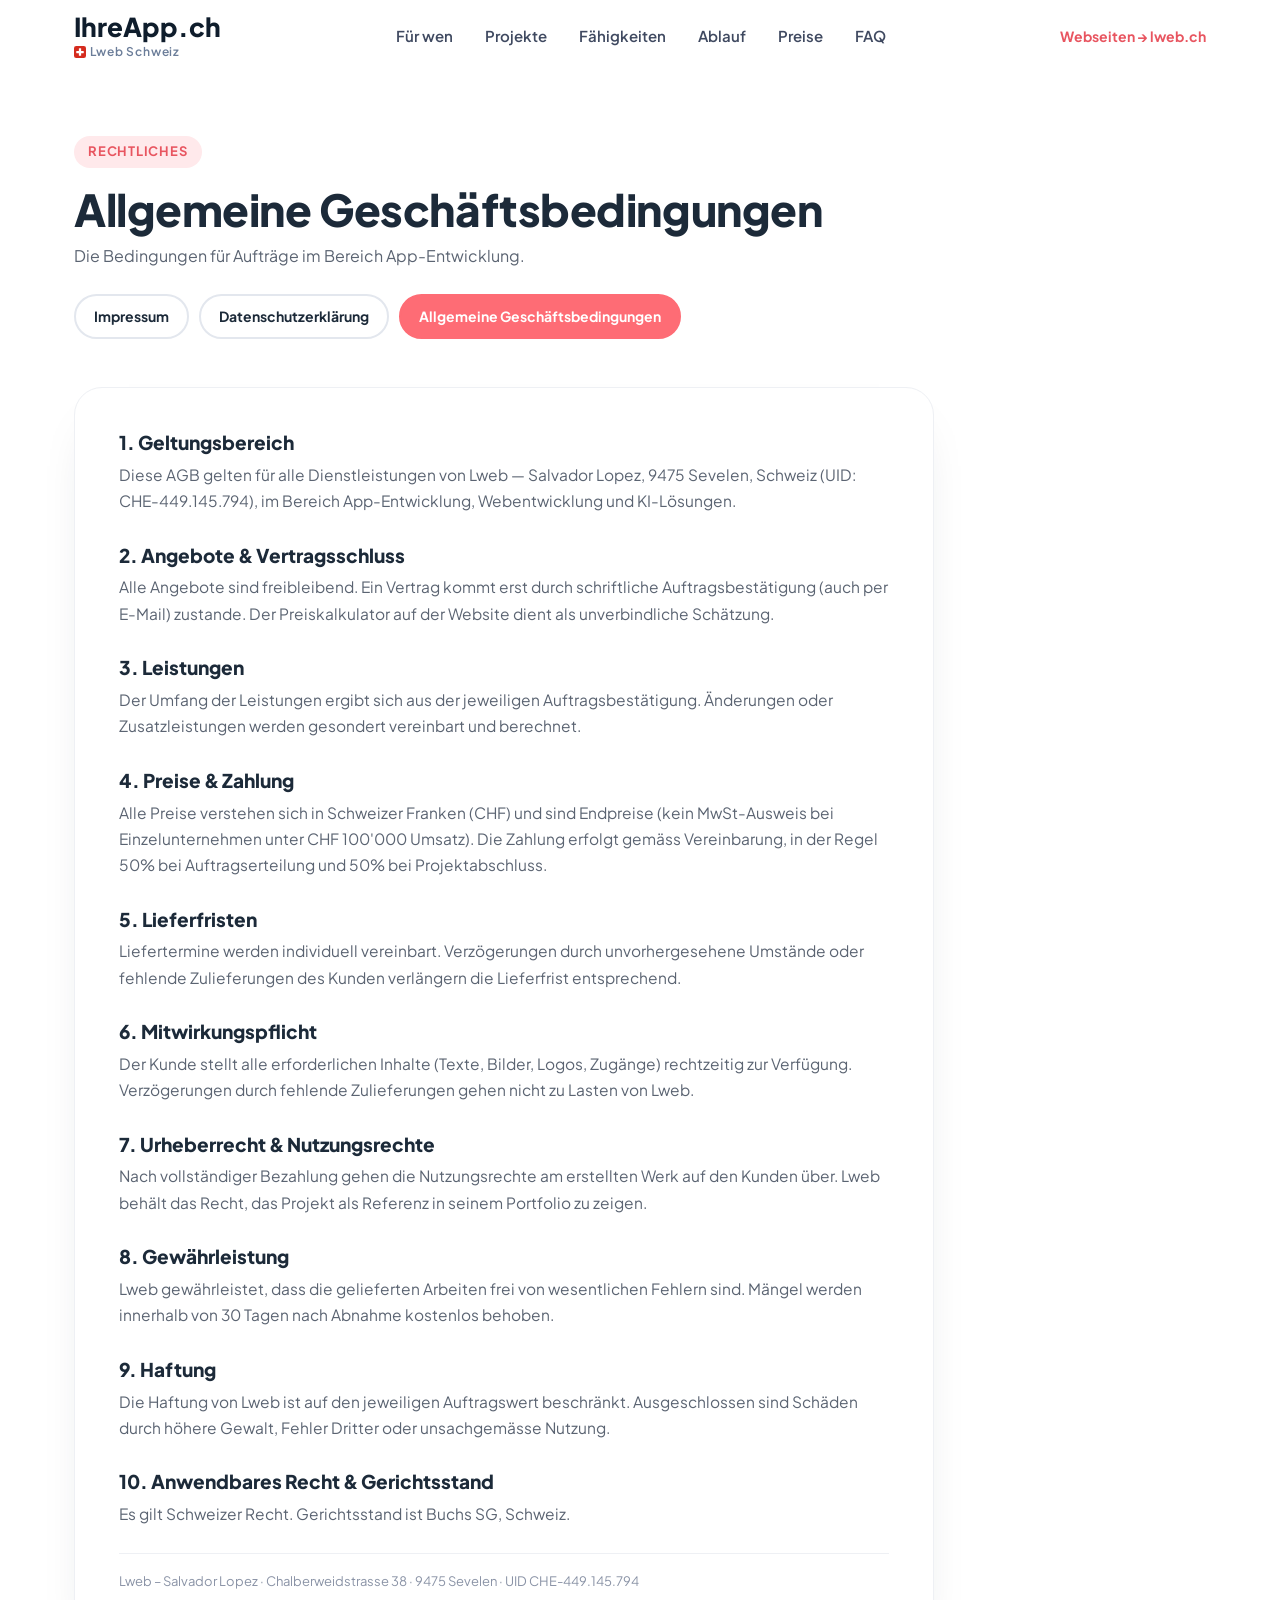
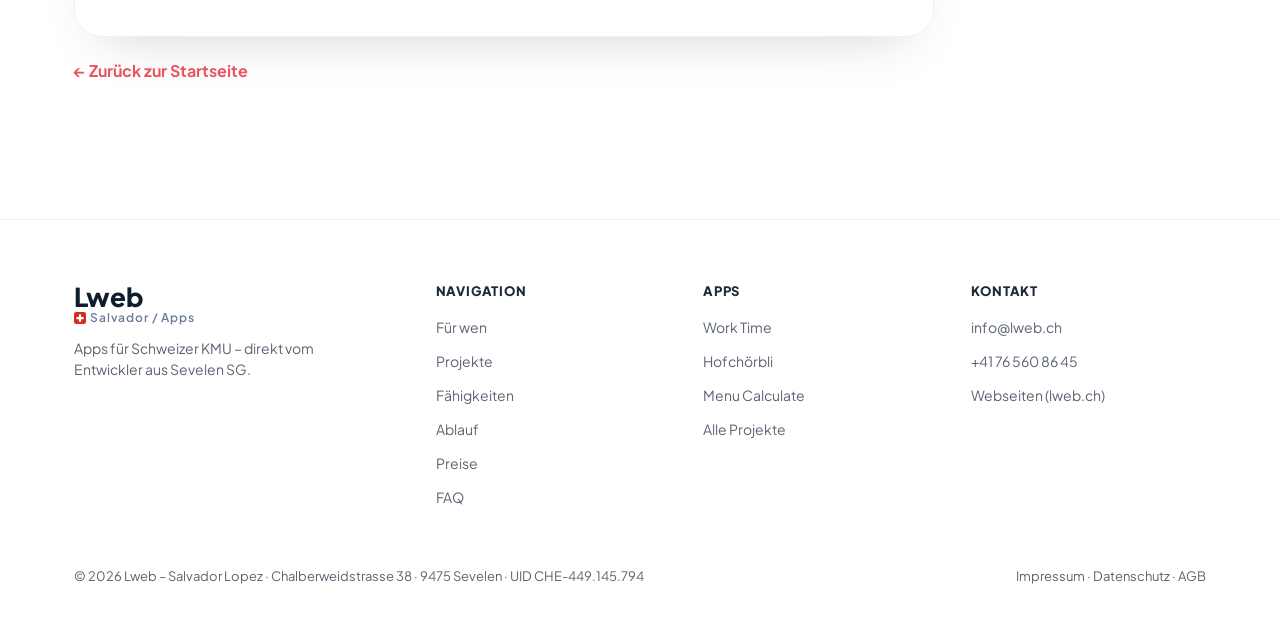
==== agb.html @ d6b70268 ",update7“" ====
<!doctype html>
<html lang="de-CH">
<head>
<meta charset="utf-8">
<meta name="viewport" content="width=device-width,initial-scale=1">
<title>Allgemeine Geschäftsbedingungen | Lweb Apps</title>
<meta name="description" content="Die Bedingungen für Aufträge im Bereich App-Entwicklung. Lweb – Salvador Lopez, Sevelen SG.">
<meta name="robots" content="index, follow">
<link rel="canonical" href="https://www.ihreapp.ch/agb.html">
<meta name="theme-color" content="#1c2a39">
<link rel="icon" href="img/favicon.png">
<link rel="preconnect" href="https://fonts.googleapis.com">
<link rel="preconnect" href="https://fonts.gstatic.com" crossorigin>
<link href="https://fonts.googleapis.com/css2?family=Plus+Jakarta+Sans:wght@400;500;600;700;800&display=swap" rel="stylesheet">
<!--FROMLWEB--><script>(function(){try{var h='',r=document.referrer,st=window.sessionStorage;if(r){try{h=new URL(r).hostname}catch(e){}}var self=location.hostname,ok=/(^|\.)lweb\.ch$/.test(h);if(/[?&]from=lweb(&|$)/.test(location.search)||ok){st.setItem('fromLweb','1')}else if(h&&h!==self){st.removeItem('fromLweb')}if(st.getItem('fromLweb')==='1')document.documentElement.classList.add('from-lweb')}catch(e){}})();</script><!--/FROMLWEB--><style>
  :root{
    --bg:#ffffff;
    --text:#212529;
    --text-soft:#5b6472;
    --navy:#1c2a39;
    --navy-soft:#3f4960;
    --accent:#fe6c75;
    --accent-dark:#e85560;
    --panel-blue:#f2fbff;
    --panel-purple:#f6f3fc;
    --panel-orange:#fff2e3;
    --panel-sky:#dff6ff;
    --panel-yellow:#fff2bd;
    --panel-pink:#ffe9eb;
    --panel-teal:#d1fff4;
    --panel-neutral:#f8fafc;
    --radius-lg:24px;
    --radius-md:16px;
    --radius-sm:10px;
    --maxw:1180px;
  }
  *{box-sizing:border-box;}
  html{scroll-behavior:smooth;}
  body{
    margin:0;
    font-family:'Plus Jakarta Sans', Arial, sans-serif;
    color:var(--text);
    background:var(--bg);
    line-height:1.5;
    -webkit-font-smoothing:antialiased;
  }
  img,svg{max-width:100%;display:block;}
  a{color:inherit;text-decoration:none;}
  ul{margin:0;padding:0;list-style:none;}
  .wrap{max-width:var(--maxw);margin:0 auto;padding:0 24px;}
  h1,h2,h3,h4{color:var(--navy);margin:0 0 16px;font-weight:800;line-height:1.15;}
  h2{font-size:36px;}
  h3{font-size:22px;}
  p{color:var(--text-soft);margin:0 0 16px;}
  .eyebrow{
    display:inline-block;
    font-size:13px;
    font-weight:700;
    letter-spacing:.06em;
    text-transform:uppercase;
    color:var(--accent-dark);
    background:var(--panel-pink);
    padding:6px 14px;
    border-radius:999px;
    margin-bottom:16px;
  }
  .btn{
    display:inline-flex;
    align-items:center;
    justify-content:center;
    gap:8px;
    padding:14px 26px;
    border-radius:999px;
    font-weight:700;
    font-size:15px;
    cursor:pointer;
    border:2px solid transparent;
    transition:transform .15s ease, box-shadow .15s ease, background .15s ease;
    white-space:nowrap;
  }
  .btn:hover{transform:translateY(-2px);}
  .btn-primary{background:var(--accent);color:#fff;box-shadow:0 10px 24px -8px rgba(254,108,117,.55);}
  .btn-primary:hover{background:var(--accent-dark);}
  .btn-outline{background:#fff;color:var(--navy);border-color:#e3e7ee;}
  .btn-outline:hover{border-color:var(--navy);}
  .btn-ghost{background:transparent;color:var(--navy);}

  /* Header */
  header{
    position:sticky;top:0;z-index:50;
    background:rgba(255,255,255,.9);
    backdrop-filter:blur(10px);
    border-bottom:1px solid #eef0f4;
  }
  .nav{display:flex;align-items:center;justify-content:space-between;padding:14px 0;}
  .logo{display:flex;align-items:center;gap:10px;font-weight:800;font-size:22px;color:var(--navy);}
  .logo-mark{
    width:34px;height:34px;border-radius:10px;
    background:linear-gradient(135deg,var(--accent),#ffb199);
    position:relative;flex:none;
  }
  .logo-mark::after{
    content:"";position:absolute;inset:9px;
    border-radius:6px;background:#fff;
  }
  .logo span{color:var(--accent);}
  .nav-links{display:flex;gap:32px;font-weight:600;font-size:15px;color:var(--navy-soft);}
  .nav-links a:hover{color:var(--navy);}
  .nav-right{display:flex;align-items:center;gap:20px;}
  .nav-cta-group{display:flex;align-items:center;gap:20px;}
  .burger{display:none;flex-direction:column;gap:5px;cursor:pointer;background:none;border:none;}
  .burger span{width:24px;height:2px;background:var(--navy);display:block;border-radius:2px;}

  /* Hero */
  .hero{padding:72px 0 40px;}
  .hero-grid{display:grid;grid-template-columns:1.1fr .9fr;gap:56px;align-items:center;}
  .hero h1{font-size:52px;letter-spacing:-.01em;}
  .hero h1 em{font-style:normal;color:var(--accent);}
  .hero p.lead{font-size:18px;max-width:520px;}
  .check-list{margin:24px 0 32px;display:flex;flex-direction:column;gap:12px;}
  .check-list li{display:flex;align-items:flex-start;gap:10px;font-weight:600;color:var(--navy);font-size:15px;}
  .check-ico{
    flex:none;width:22px;height:22px;border-radius:50%;
    background:var(--panel-teal);color:#0a9b7c;
    display:flex;align-items:center;justify-content:center;font-size:13px;
    margin-top:1px;
  }
  .hero-ctas{display:flex;align-items:center;gap:18px;flex-wrap:wrap;}
  .hero-note{font-size:13px;color:var(--text-soft);margin-top:10px;}

  /* Phone mockup (pure CSS, no external images) */
  .mock-wrap{position:relative;display:flex;justify-content:center;}
  .mock-panel{
    width:100%;max-width:380px;
    background:linear-gradient(180deg,var(--panel-blue),#eaf7ff);
    border-radius:32px;
    padding:28px;
    position:relative;
    box-shadow:0 30px 60px -20px rgba(28,42,57,.25);
  }
  .phone{
    background:#fff;border-radius:26px;padding:14px;
    box-shadow:0 20px 40px -15px rgba(28,42,57,.35);
  }
  .phone-notch{width:60px;height:6px;background:#e3e7ee;border-radius:4px;margin:0 auto 10px;}
  .phone-row{display:flex;gap:8px;margin-bottom:8px;}
  .phone-pill{flex:1;height:14px;border-radius:999px;background:var(--panel-neutral);}
  .phone-pill.short{flex:none;width:36px;}
  .phone-card{
    background:var(--panel-purple);border-radius:14px;height:70px;margin-bottom:10px;
    display:flex;align-items:center;justify-content:center;gap:10px;
  }
  .dot{width:10px;height:10px;border-radius:50%;}
  .grid-icons{display:grid;grid-template-columns:repeat(4,1fr);gap:8px;margin-top:10px;}
  .grid-icons div{
    aspect-ratio:1;border-radius:12px;display:flex;align-items:center;justify-content:center;
    font-size:16px;
  }
  .float-chip{
    position:absolute;background:#fff;border-radius:14px;
    box-shadow:0 12px 30px -10px rgba(28,42,57,.3);
    padding:10px 14px;font-size:12px;font-weight:700;color:var(--navy);
    display:flex;align-items:center;gap:8px;
  }
  .float-chip .dotcol{width:8px;height:8px;border-radius:50%;background:var(--accent);}
  .chip-top{top:-18px;right:-10px;}
  .chip-bottom{bottom:10px;left:-24px;}

  /* Sections */
  section{padding:88px 0;}
  .section-head{max-width:680px;margin:0 auto 48px;text-align:center;}
  .section-head.left{margin:0 0 48px;text-align:left;}

  /* Feature list section */
  .feature-split{display:grid;grid-template-columns:1fr 1fr;gap:60px;align-items:center;}
  .feature-list li{
    display:flex;gap:14px;padding:14px 0;border-bottom:1px solid #eef0f4;
    font-weight:600;color:var(--navy);
  }
  .feature-list li:last-child{border-bottom:none;}
  .num-badge{
    flex:none;width:28px;height:28px;border-radius:8px;background:var(--panel-yellow);
    display:flex;align-items:center;justify-content:center;font-size:13px;font-weight:800;color:#8a6d00;
  }
  .stat-card{
    background:var(--panel-orange);border-radius:var(--radius-lg);padding:32px;
  }

  /* Comparison */
  .compare-wrap{background:var(--panel-neutral);border-radius:32px;padding:48px;}
  .compare-grid{display:grid;grid-template-columns:1fr auto 1fr;gap:28px;align-items:stretch;}
  .compare-card{background:#fff;border-radius:var(--radius-lg);padding:32px;border:1px solid #eef0f4;}
  .compare-card.bad{opacity:.8;}
  .compare-card.good{border:2px solid var(--accent);box-shadow:0 20px 40px -20px rgba(254,108,117,.4);}
  .compare-vs{
    align-self:center;width:46px;height:46px;border-radius:50%;background:var(--navy);color:#fff;
    display:flex;align-items:center;justify-content:center;font-weight:800;font-size:13px;
  }
  .compare-list li{display:flex;gap:10px;padding:8px 0;font-size:14px;color:var(--text-soft);}
  .x-ico,.ok-ico{flex:none;width:20px;height:20px;border-radius:50%;display:flex;align-items:center;justify-content:center;font-size:11px;font-weight:800;}
  .x-ico{background:#ffe3e3;color:#d5484f;}
  .ok-ico{background:var(--panel-teal);color:#0a9b7c;}
  .tag{display:inline-block;font-size:11px;font-weight:800;letter-spacing:.05em;text-transform:uppercase;padding:5px 12px;border-radius:999px;margin-bottom:14px;}
  .tag.bad{background:#ffe3e3;color:#d5484f;}
  .tag.good{background:var(--panel-teal);color:#0a9b7c;}

  /* Native apps */
  .two-col{display:grid;grid-template-columns:1fr 1fr;gap:24px;}
  .platform-card{
    border-radius:var(--radius-lg);padding:32px;background:var(--panel-blue);
  }
  .platform-card.android{background:var(--panel-teal);}
  .platform-badge{
    width:52px;height:52px;border-radius:16px;background:#fff;
    display:flex;align-items:center;justify-content:center;font-size:24px;margin-bottom:18px;
    box-shadow:0 10px 20px -8px rgba(28,42,57,.2);
  }

  /* AI section */
  .ai-section{background:var(--navy);color:#fff;border-radius:40px;margin:0 24px;padding:64px 48px;}
  .ai-section .wrap{max-width:1080px;padding:0;}
  .ai-section h2, .ai-section h3{color:#fff;}
  .ai-section p{color:#c4cbd8;}
  .ai-grid{display:grid;grid-template-columns:1fr 1fr;gap:56px;align-items:center;}
  .chat-mock{background:#24344a;border-radius:20px;padding:20px;}
  .chat-bubble{
    background:#fff;color:var(--navy);border-radius:16px;padding:12px 16px;
    font-size:13px;font-weight:600;margin-bottom:10px;max-width:85%;
  }
  .chat-bubble.me{background:var(--accent);color:#fff;margin-left:auto;}
  .chat-meta{font-size:11px;color:#8a93a6;margin:6px 0 16px;}
  .code-mock{background:#101825;border-radius:20px;padding:20px;font-family:monospace;font-size:12px;color:#8fd6ff;}
  .code-line{padding:3px 0;color:#9fb2c9;}
  .code-line b{color:#8fd6ff;}

  /* Use cases grid */
  .cards-grid{display:grid;grid-template-columns:repeat(4,1fr);gap:20px;}
  .usecase-card{
    border-radius:var(--radius-md);padding:24px;background:var(--panel-neutral);
    border:1px solid #eef0f4;transition:transform .15s ease, box-shadow .15s ease;
  }
  .usecase-card:hover{transform:translateY(-4px);box-shadow:0 16px 30px -14px rgba(28,42,57,.25);}
  .usecase-ico{width:44px;height:44px;border-radius:12px;display:flex;align-items:center;justify-content:center;font-size:20px;margin-bottom:14px;}
  .usecase-card a{font-weight:700;color:var(--accent-dark);font-size:14px;}

  /* Steps */
  .steps-grid{display:grid;grid-template-columns:repeat(4,1fr);gap:24px;}
  .step-card{text-align:left;}
  .step-num{
    width:40px;height:40px;border-radius:12px;background:var(--navy);color:#fff;
    display:flex;align-items:center;justify-content:center;font-weight:800;margin-bottom:16px;
  }

  /* Extensions */
  .ext-grid{display:grid;grid-template-columns:repeat(5,1fr);gap:16px;}
  .ext-card{
    background:var(--panel-neutral);border-radius:var(--radius-md);padding:20px 14px;
    text-align:center;border:1px solid #eef0f4;
  }
  .ext-ico{width:40px;height:40px;border-radius:10px;margin:0 auto 10px;display:flex;align-items:center;justify-content:center;font-size:18px;color:#fff;font-weight:800;}
  .ext-card span{font-size:13px;font-weight:700;color:var(--navy);}

  /* Design system */
  .swatch-row{display:flex;gap:12px;margin:20px 0;flex-wrap:wrap;}
  .swatch{width:44px;height:44px;border-radius:12px;box-shadow:inset 0 0 0 1px rgba(0,0,0,.06);}

  /* Stats */
  .stats-section{background:var(--navy);color:#fff;}
  .stats-section h2{color:#fff;}
  .stats-section p{color:#c4cbd8;}
  .stats-grid{display:grid;grid-template-columns:repeat(3,1fr);gap:24px;margin-top:48px;text-align:center;}
  .stat-num{font-size:44px;font-weight:800;color:var(--accent);}
  .stat-label{color:#c4cbd8;font-size:14px;margin-top:6px;}

  /* Testimonials */
  .testi-grid{display:grid;grid-template-columns:repeat(3,1fr);gap:20px;}
  .testi-card{
    background:var(--panel-neutral);border-radius:var(--radius-md);padding:24px;border:1px solid #eef0f4;
  }
  .stars{color:#ffb800;font-size:14px;margin-bottom:10px;letter-spacing:2px;}
  .testi-card p{font-size:14px;color:var(--navy-soft);margin-bottom:14px;}
  .testi-name{font-size:13px;font-weight:800;color:var(--navy);}
  .testi-role{font-size:12px;color:var(--text-soft);}

  /* FAQ */
  .faq-item{border-bottom:1px solid #eef0f4;}
  .faq-item summary{
    cursor:pointer;padding:20px 0;font-weight:700;color:var(--navy);
    display:flex;justify-content:space-between;align-items:center;list-style:none;
  }
  .faq-item summary::-webkit-details-marker{display:none;}
  .faq-item summary::after{content:"+";font-size:22px;color:var(--accent);font-weight:400;}
  .faq-item[open] summary::after{content:"–";}
  .faq-item p{padding-bottom:20px;margin:0;}

  /* Final CTA */
  .final-cta{
    background:linear-gradient(135deg,var(--accent),#ff9d8f);
    border-radius:32px;margin:0 24px;padding:64px 40px;text-align:center;color:#fff;
  }
  .final-cta h2{color:#fff;}
  .final-cta p{color:rgba(255,255,255,.9);}
  .final-cta .btn-primary{background:#fff;color:var(--accent-dark);box-shadow:none;}
  .final-cta .btn-primary:hover{background:#fff5f5;}

  footer{padding:64px 0 32px;border-top:1px solid #eef0f4;margin-top:40px;}
  .footer-grid{display:grid;grid-template-columns:1.4fr repeat(3,1fr);gap:32px;margin-bottom:48px;}
  .footer-col h4{font-size:13px;text-transform:uppercase;letter-spacing:.06em;color:var(--navy);margin-bottom:16px;}
  .footer-col ul li{margin-bottom:10px;}
  .footer-col ul a{font-size:14px;color:var(--text-soft);}
  .footer-col ul a:hover{color:var(--navy);}
  .footer-bottom{display:flex;justify-content:space-between;align-items:center;font-size:13px;color:var(--text-soft);flex-wrap:wrap;gap:12px;}

  @media (max-width: 960px){
    .hero-grid,.feature-split,.two-col,.ai-grid,.compare-grid{grid-template-columns:1fr;}
    .compare-grid{gap:16px;}
    .compare-vs{justify-self:center;}
    .cards-grid{grid-template-columns:repeat(2,1fr);}
    .ext-grid{grid-template-columns:repeat(3,1fr);}
    .steps-grid{grid-template-columns:repeat(2,1fr);}
    .stats-grid{grid-template-columns:1fr;}
    .testi-grid{grid-template-columns:1fr;}
    .footer-grid{grid-template-columns:1fr 1fr;}
    .nav-links{display:none;}
    .burger{display:flex;}
    .hero h1{font-size:38px;}
    h2{font-size:28px;}
    .ai-section,.final-cta{margin:0 12px;padding:40px 24px;}
  }
svg.i{width:1em;height:1em;fill:none;stroke:currentColor;stroke-width:1.8;stroke-linecap:round;stroke-linejoin:round;vertical-align:-.14em;flex:none}
.stars{display:inline-flex;gap:2px}
.check-ico svg.i,.x-ico svg.i,.ok-ico svg.i{width:.8em;height:.8em;vertical-align:middle}
.float-chip svg.i{margin-right:6px}
.chat-bubble svg.i{color:#4dd35b;margin-right:4px}

/* ===== Lweb Apps additions ===== */
/* Logo: identisch mit lweb.ch (Portfolio) */
.header-logo{font-size:26px;font-weight:800;color:#0f1d2c;display:flex;align-items:center;line-height:1.5;letter-spacing:normal}
.header-logo-text{display:flex;flex-direction:column;line-height:1}
.header-logo-person{display:flex;align-items:center;gap:4px;font-size:12px;font-weight:600;color:#6b7d99;letter-spacing:.07em;white-space:nowrap;margin-top:2px}
.header-logo-person svg{width:12px;height:12px;flex-shrink:0;display:block}
.hl-name+.header-logo-person{margin-top:6px}
.hl-sep{color:var(--accent);font-weight:400;margin:0 .06em}
.nav-links a,.nav-right a{white-space:nowrap}
.nav-links .weblink{color:var(--accent-dark)}
.mobnav{display:none;flex-direction:column;padding:8px 24px 18px;border-top:1px solid #eef0f4;background:#fff}
.mobnav a{padding:12px 0;font-weight:600;color:var(--navy);border-bottom:1px solid #f1f3f7}
.mobnav.open{display:flex}
.hero-panel{width:100%;max-width:420px;height:520px;background:linear-gradient(180deg,var(--panel-blue),#eaf7ff);border-radius:32px;position:relative;box-shadow:0 30px 60px -20px rgba(28,42,57,.25);overflow:hidden}
.hp{position:absolute;background:#fff;border:5px solid #fff;border-radius:28px;overflow:hidden;box-shadow:0 20px 40px -15px rgba(28,42,57,.4)}
.hp img{width:100%;height:auto;display:block}
.hp.main{width:200px;left:50%;top:50%;transform:translate(-50%,-50%);z-index:3}
.hp.l{width:160px;left:-14px;top:52%;transform:translateY(-50%) rotate(-7deg);z-index:2}
.hp.r{width:160px;right:-14px;top:48%;transform:translateY(-50%) rotate(7deg);z-index:1}
.badges{display:flex;gap:12px;align-items:center;margin-top:24px}
.badges img{height:42px;width:auto;display:block}
.cards-grid.three{grid-template-columns:repeat(3,1fr)}
.usecase-card h4{font-size:17px}.usecase-card p{font-size:14px}
.proj{display:grid;grid-template-columns:1fr 1fr;gap:56px;align-items:center;padding:36px 0}
.proj.rev .proj-text{order:2}
.proj-kicker{display:inline-block;font-size:12px;font-weight:800;letter-spacing:.06em;text-transform:uppercase;color:var(--accent-dark);margin-bottom:10px}
.proj-title{display:flex;align-items:center;gap:14px;margin-bottom:14px}
.proj-title img{width:54px;height:54px;border-radius:14px;box-shadow:0 8px 20px -8px rgba(28,42,57,.35)}
.proj-title h3{margin:0;font-size:28px}
.proj-text p{font-size:16px}
.pills{display:flex;flex-wrap:wrap;gap:8px;margin:18px 0}
.pills span{padding:5px 12px;border-radius:999px;background:var(--panel-pink);border:1px solid #ffd6da;color:var(--navy-soft);font-size:12.5px;font-weight:700}
.proj-links{display:flex;gap:20px;flex-wrap:wrap}
.proj-links a{font-weight:700;color:var(--accent-dark);font-size:15px}
.proj-links a:hover{text-decoration:underline}
.proj-panel{border-radius:32px;padding:36px 20px;display:flex;justify-content:center;align-items:center;min-height:440px;position:relative;overflow:hidden}
.proj-panel .shot{width:44%;background:#fff;border:5px solid #fff;border-radius:26px;overflow:hidden;box-shadow:0 20px 40px -15px rgba(28,42,57,.4)}
.proj-panel .shot img{width:100%;height:auto;display:block}
.proj-panel .shot:nth-child(1){transform:rotate(-4deg) translateY(12px);z-index:2}
.proj-panel .shot:nth-child(2){transform:rotate(4deg) translateY(-12px);margin-left:-3%}
.price-grid{display:grid;grid-template-columns:repeat(3,1fr);gap:24px;align-items:stretch}
.price-card{background:#fff;border-radius:var(--radius-lg);padding:32px;border:1px solid #eef0f4;display:flex;flex-direction:column}
.price-card.good{border:2px solid var(--accent);box-shadow:0 20px 40px -20px rgba(254,108,117,.4)}
.price-card h3{font-size:20px;margin-bottom:6px}
.price-card .pr{font-weight:800;color:var(--accent-dark);margin-bottom:10px}
.price-card ul{margin-top:8px}
.price-card li{display:flex;gap:10px;padding:7px 0;font-size:14px;color:var(--navy);font-weight:600}
.price-note{text-align:center;margin-top:28px}
.about-img{border-radius:var(--radius-lg);overflow:hidden;box-shadow:0 30px 60px -25px rgba(28,42,57,.35)}
.about-img img{width:100%;height:auto;display:block}
.stats-grid.four{grid-template-columns:repeat(4,1fr)}
.stats-section .badges{justify-content:center;margin-top:40px}
.cta-grid{display:grid;grid-template-columns:1fr 1fr;gap:48px;align-items:center;text-align:left}
.cta-grid h2{color:#fff}
.crow{display:flex;gap:10px;align-items:center;margin-top:14px;font-weight:700;color:#fff}
.cta-form{background:#fff;border-radius:24px;padding:28px;color:var(--navy);display:grid;gap:12px}
.cta-form label{display:block;font-size:12px;font-weight:800;color:var(--navy);margin-bottom:5px}
.cta-form input,.cta-form textarea{width:100%;border:2px solid #e3e7ee;border-radius:12px;padding:12px 14px;font:inherit;color:var(--navy);background:#fff}
.cta-form input:focus,.cta-form textarea:focus{outline:none;border-color:var(--accent)}
.cta-form textarea{min-height:96px;resize:vertical}
.cta-form .btn{justify-self:start}
.final-cta .btn-primary{background:#fff;color:var(--accent-dark);box-shadow:none}
.final-cta .btn-primary:hover{background:#fff5f5}
.cta-form .btn-primary{background:var(--accent);color:#fff;box-shadow:0 10px 24px -8px rgba(254,108,117,.55)}
.cta-form .btn-primary:hover{background:var(--accent-dark)}
.footer-bottom a{color:var(--text-soft)}.footer-bottom a:hover{color:var(--navy)}
@media (max-width:960px){
 .proj{grid-template-columns:1fr;gap:28px}.proj.rev .proj-text{order:0}
 .price-grid,.cta-grid{grid-template-columns:1fr}
 .cards-grid.three{grid-template-columns:1fr 1fr}
 .stats-grid.four{grid-template-columns:1fr 1fr}
 .ext-grid.six{grid-template-columns:repeat(3,1fr)}
 .steps-grid.five{grid-template-columns:repeat(2,1fr)}
 .hero-panel{height:460px}
}
@media (max-width:560px){.cards-grid.three{grid-template-columns:1fr}.hero h1{font-size:34px}.ext-grid.six{grid-template-columns:repeat(2,1fr)}.steps-grid.five{grid-template-columns:1fr}.nav-right .btn-ghost{display:none}}
.chat-bubble svg.i,.code-line svg.i,.float-chip svg.i{display:inline-block}
.stats-section{position:relative;overflow:hidden;background:linear-gradient(160deg,#1c2a39 0%,#22344a 100%)}
.stats-section::before{content:"";position:absolute;width:520px;height:520px;right:-140px;top:-200px;border-radius:50%;background:radial-gradient(circle,rgba(254,108,117,.28),transparent 68%);pointer-events:none}
.stats-section::after{content:"";position:absolute;width:460px;height:460px;left:-160px;bottom:-220px;border-radius:50%;background:radial-gradient(circle,rgba(143,214,255,.16),transparent 68%);pointer-events:none}
.stats-section .wrap{position:relative;z-index:1}
.stat-cards{display:grid;grid-template-columns:repeat(4,1fr);gap:18px;margin-top:8px}
.stat-tile{background:rgba(255,255,255,.06);border:1px solid rgba(255,255,255,.12);border-radius:22px;padding:28px 24px;backdrop-filter:blur(6px);transition:transform .2s ease,background .2s ease;text-align:left}
.stat-tile:hover{transform:translateY(-4px);background:rgba(255,255,255,.09)}
.stat-ic{display:flex;align-items:center;justify-content:center;width:46px;height:46px;border-radius:14px;background:rgba(254,108,117,.16);color:var(--accent);font-size:22px;margin-bottom:22px}
.stat-v{font-size:46px;font-weight:800;line-height:1;color:#fff;letter-spacing:-.02em;white-space:nowrap}
.stat-v em{font-style:normal;color:var(--accent)}
.stat-v.sm{font-size:24px;line-height:46px;letter-spacing:-.01em}
.stat-l{margin-top:10px;font-size:14px;color:#aab4c6}
.store-row{display:flex;align-items:center;justify-content:center;gap:22px;margin-top:44px;padding-top:32px;border-top:1px solid rgba(255,255,255,.1);flex-wrap:wrap}
.store-row>span{font-size:13px;font-weight:700;letter-spacing:.08em;text-transform:uppercase;color:#8a93a6}
.store-row .badges{margin-top:0}
@media(max-width:960px){.stat-cards{grid-template-columns:1fr 1fr}.stat-v{font-size:38px}.stat-v.sm{font-size:19px;line-height:38px}}
@media(max-width:480px){.stat-cards{grid-template-columns:1fr}}
.hero-photo{position:relative;width:100%;max-width:540px;margin:0 auto}
.hp-frame{border-radius:32px;overflow:hidden;background:#f3f4f7;box-shadow:0 40px 70px -30px rgba(28,42,57,.35),0 0 0 1px rgba(28,42,57,.06);aspect-ratio:1200/960}
.hp-frame img{width:100%;height:100%;object-fit:cover;display:block}
.hp-chip{position:absolute;display:flex;align-items:center;gap:8px;background:#fff;border-radius:14px;padding:10px 14px;font-size:13px;font-weight:700;color:var(--navy);box-shadow:0 14px 30px -12px rgba(28,42,57,.35);animation:floatY 6s ease-in-out infinite}
.hp-chip svg.i{color:var(--accent);font-size:16px}
.hp-chip.c1{left:-18px;bottom:36px}
.hp-chip.c2{right:-12px;top:26px;animation-delay:-3s}
@media(prefers-reduced-motion:reduce){.hp-chip{animation:none}}
@media(max-width:960px){.hero-photo{max-width:460px}.hp-chip.c1{left:8px;bottom:14px}.hp-chip.c2{right:8px;top:12px}}
.hero-art{width:100%;max-width:540px;margin:0 auto}
.hero-art svg{width:100%;height:auto;display:block;overflow:visible;font-family:'Plus Jakarta Sans',Arial,sans-serif}
.hero-art .fl{animation:floatY 6s ease-in-out infinite}
@keyframes floatY{0%,100%{transform:translateY(0)}50%{transform:translateY(-9px)}}
.hero-art .tile{transform-box:fill-box;transform-origin:center;animation:tilePop 9s ease-in-out infinite both}
@keyframes tilePop{0%,3%{transform:scale(.3);opacity:0}11%{transform:scale(1.08);opacity:1}14%,88%{transform:scale(1);opacity:1}96%,100%{transform:scale(.3);opacity:0}}
.hero-art .push{animation:pushIn 9s ease-in-out infinite both}
@keyframes pushIn{0%,10%{transform:translateX(46px);opacity:0}18%,90%{transform:none;opacity:1}97%,100%{transform:translateX(46px);opacity:0}}
.hero-art .tw{transform-box:fill-box;transform-origin:center;animation:twinkle 3.4s ease-in-out infinite}
@keyframes twinkle{0%,100%{transform:scale(.4) rotate(0);opacity:.25}50%{transform:scale(1.1) rotate(45deg);opacity:1}}
@media (prefers-reduced-motion:reduce){.hero-art .fl,.hero-art .tile,.hero-art .push,.hero-art .tw{animation:none}}
.ext-grid.six{grid-template-columns:repeat(6,1fr)}
@media (max-width:960px){
 .nav-web,.mobnav a[href="https://lweb.ch"]{display:none!important}
 .hero{padding:28px 0 0}.hero-grid{gap:24px}
 .hero h1{font-size:32px;margin-bottom:12px}.hero p.lead{font-size:15.5px;margin-bottom:8px}
 .check-list{margin:14px 0 20px;gap:9px}.check-list li{font-size:14px}
 .hero-note{display:none}.badges{margin-top:18px}.badges img{height:36px}
 section{padding:56px 0}
}
.steps-grid.five{grid-template-columns:repeat(5,1fr)}
@media(max-width:1100px){.ext-grid.six{grid-template-columns:repeat(4,1fr)}}
@media(max-width:960px){.ext-grid.six{grid-template-columns:repeat(3,1fr)}.steps-grid.five{grid-template-columns:repeat(2,1fr)}}
@media(max-width:560px){.ext-grid.six{grid-template-columns:repeat(2,1fr)}.steps-grid.five{grid-template-columns:1fr}.ext-card{padding:16px 10px}}
html,body{overflow-x:hidden}
@media(max-width:960px){
 .wrap{padding-left:14px;padding-right:14px}
 .wrap.nav{padding:10px 16px}
 .compare-wrap{padding:22px 12px;border-radius:26px}
 .compare-card{padding:24px 20px}
 .platform-card{padding:26px 22px}
 .ai-section,.final-cta{margin:0;padding:34px 20px;border-radius:30px}
 .ai-section .wrap{padding:0}
 .chat-mock{padding:14px}
 .usecase-card,.price-card{padding:24px 20px}
 .stat-card{padding:28px 22px}
 .step-card{padding:0}
 .cta-form{padding:22px 18px}
 .stat-tile{padding:24px 20px}
 .legal-card{padding:26px 18px}
 .proj-panel{padding:26px 4px;min-height:0}
 .proj-panel .shot{width:49%;border-width:4px;border-radius:24px}
 .proj-panel .shot:nth-child(2){margin-left:-5%}
}
button,input,textarea,.btn{font-family:inherit}
.form-note{margin:2px 0 0;font-size:13px;line-height:1.5;color:#6b7d99}.form-note a{color:var(--accent-dark);font-weight:700}
header{border-bottom:0!important}
@media(max-width:960px){.hero-grid>.mock-wrap{order:-1}.hero .hero-art{max-width:330px}.hero{padding-top:10px!important}.hero-grid{gap:14px!important}}
.nav-left{display:flex;align-items:center;gap:14px}
.back-chip{display:none;align-items:center;gap:6px;padding:7px 13px 7px 9px;border-radius:999px;background:#fff;border:1.5px solid #e3e7ee;font-size:13px;font-weight:700;color:var(--navy);white-space:nowrap;box-shadow:0 8px 18px -12px rgba(28,42,57,.45);transition:transform .2s,border-color .2s,color .2s}
.back-chip svg.i{font-size:15px;color:var(--accent)}
.back-chip:hover{border-color:var(--accent);color:var(--accent-dark);transform:translateX(-2px)}
.from-lweb .back-chip{display:inline-flex}
@media(max-width:960px){.nav-left{gap:10px}.from-lweb .back-chip,.back-chip{display:none}}
@media(max-width:340px){.back-chip span{display:none}.back-chip{padding:8px}}
.hero-art{max-width:470px}
.about-img{max-width:400px;justify-self:start}
@media(max-width:960px){.hero-art{max-width:350px}.about-img{max-width:300px;justify-self:center}}
.mnav{display:none}
@media(max-width:960px){
 .nav-cta,.nav-web,.nav-right .btn{display:none!important}
 .burger{display:block!important;position:relative;width:46px;height:46px;padding:0;border-radius:50%;background:#fff;border:1.5px solid #e3e7ee;box-shadow:0 10px 22px -12px rgba(28,42,57,.4);transition:background .35s,border-color .35s,transform .2s;-webkit-tap-highlight-color:transparent}
 .burger:active{transform:scale(.92)}
 .burger span{position:absolute;left:50%;top:50%;height:2px;border-radius:2px;background:var(--navy);margin:0;width:18px;transition:transform .45s cubic-bezier(.22,1,.36,1),background .3s,width .3s}
 .burger span:nth-child(1){transform:translate(-50%,-5px)}
 .burger span:nth-child(2){transform:translate(-25%,4px);width:12px}
 .burger[aria-expanded="true"]{background:var(--navy);border-color:var(--navy)}
 .burger[aria-expanded="true"] span{background:#fff;width:18px}
 .burger[aria-expanded="true"] span:nth-child(1){transform:translate(-50%,-50%) rotate(45deg)}
 .burger[aria-expanded="true"] span:nth-child(2){transform:translate(-50%,-50%) rotate(-45deg)}
 .mnav{display:block;position:fixed;inset:0;z-index:45;background:#fff;transform:translateY(102%);visibility:hidden;transition:transform .6s cubic-bezier(.22,1,.36,1),visibility 0s linear .6s;overflow-y:auto;-webkit-overflow-scrolling:touch;overscroll-behavior:contain}
 .mnav.open{transform:none;visibility:visible;transition:transform .6s cubic-bezier(.22,1,.36,1),visibility 0s}
 body.menu-open{overflow:hidden;position:fixed;left:0;right:0;width:100%}
 body.menu-open header{position:fixed;top:0;left:0;right:0;width:100%}
 body.menu-open header{background:#fff;border-bottom:0;box-shadow:0 10px 24px -18px rgba(28,42,57,.35);-webkit-backdrop-filter:none;backdrop-filter:none}
 header{transition:background .3s,border-color .3s}
 .mnav-bg{position:fixed;inset:0;width:100%;height:100%;pointer-events:none}
 .mnav-in{position:relative;z-index:1;min-height:100%;display:flex;flex-direction:column;padding:104px 20px 28px}
 .mnav-kicker{font-size:12px;font-weight:800;letter-spacing:.12em;text-transform:uppercase;color:var(--accent-dark);margin-bottom:14px}
 .mnav-list{display:flex;flex-direction:column;gap:10px;margin-bottom:20px}
 .mnav-list a{display:flex;align-items:center;gap:14px;padding:13px 16px;border-radius:20px;background:rgba(255,255,255,.8);border:1px solid #eef0f4;-webkit-backdrop-filter:blur(8px);backdrop-filter:blur(8px);box-shadow:0 12px 26px -20px rgba(28,42,57,.5);transition:transform .2s,border-color .2s}
 .mnav-list a:active{transform:scale(.98);border-color:var(--accent)}
 .mi{width:44px;height:44px;border-radius:14px;display:flex;align-items:center;justify-content:center;font-size:21px;flex:none;color:#fff}
 .mt{flex:1;font-size:19px;font-weight:800;color:var(--navy);line-height:1.15}
 .mt small{display:block;font-size:12.5px;font-weight:600;color:#8a93a6;margin-top:3px}
 .ma{color:#b3bac8;font-size:18px;display:flex}
 .mnav .m-in{opacity:0}
 .mnav.open .m-in{animation:mIn .7s cubic-bezier(.22,1,.36,1) both;animation-delay:calc(var(--i)*60ms + 200ms)}
 @keyframes mIn{from{opacity:0;transform:translateY(26px)}to{opacity:1;transform:none}}
 .mnav-list{gap:8px}
 .mnav-list a{padding:11px 18px;border-radius:18px}
 .mnav-list .mt{font-size:18px}
 .mnav-list .mt small{margin-top:1px;font-size:12px}
 .mnav-list a.m-ext .ma{color:var(--accent)}
 .mnav-cta{width:100%;min-height:56px;font-size:16px}
 .mnav-contact{display:flex;flex-direction:column;gap:12px;margin-top:22px;font-weight:700;font-size:14.5px;color:var(--navy)}
 .mnav-contact a{display:flex;align-items:center;gap:10px}
 .mnav-contact svg.i{color:var(--accent);font-size:18px}
 .mnav-store{margin-top:auto;padding-top:28px;display:flex;gap:10px}
 .mnav-store img{height:38px;width:auto}
}
@media(max-width:960px) and (prefers-reduced-motion:reduce){.mnav,.mnav.open{transition:none}.mnav .m-in{opacity:1}.mnav.open .m-in{animation:none}}
.wrap.nav{padding-left:24px;padding-right:24px}
@media(max-width:960px){
 .wrap.nav{padding:10px 16px}
 .nav-right{gap:10px}
 .nav-right .btn{padding:9px 16px;font-size:13px;box-shadow:none}
 .burger span{width:20px;height:2px}
 .burger{gap:4px;padding:4px}
 .mobnav{padding:6px 16px 14px}
}
@media(max-width:380px){.nav-right .btn{padding:8px 12px;font-size:12px}}

.legal-hero{padding:64px 0 24px;text-align:left}
.legal-hero h1{font-size:44px;margin:0 0 10px;letter-spacing:-.01em}
.legal-hero p{max-width:640px;margin:0}
.legal-tabs{display:flex;gap:10px;flex-wrap:wrap;margin-top:26px}
.legal-tabs a{padding:10px 18px;border-radius:999px;border:2px solid #e3e7ee;font-weight:700;font-size:14px;color:var(--navy);transition:.15s}
.legal-tabs a:hover{border-color:var(--navy)}
.legal-tabs a.on{background:var(--accent);border-color:var(--accent);color:#fff}
.legal-wrap{padding:24px 0 96px}
.legal-card{background:#fff;border:1px solid #eef0f4;border-radius:28px;padding:44px;box-shadow:0 24px 50px -30px rgba(28,42,57,.25);max-width:860px}
.legal-card h4{font-size:19px;margin:30px 0 8px;color:var(--navy)}
.legal-card h4:first-child{margin-top:0}
.legal-card p,.legal-card li{font-size:15.5px;line-height:1.7;color:var(--text-soft)}
.legal-card p{margin:0 0 12px}
.legal-card ul{margin:0 0 12px;padding-left:20px;list-style:disc}
.legal-card a{color:var(--accent-dark);font-weight:700}
.legal-card strong{color:var(--navy)}
.legal-meta{margin-top:26px;padding-top:18px;border-top:1px solid #eef0f4;font-size:13px;color:#8a93a6}
.legal-back{display:inline-flex;align-items:center;gap:8px;margin-top:22px;font-weight:700;color:var(--accent-dark)}
@media(max-width:960px){.legal-hero{padding:36px 0 12px}.legal-hero h1{font-size:32px}.legal-card{padding:26px 20px;border-radius:22px}}
</style>
</head>
<body>
<header id="top">
  <div class="wrap nav">
    <div class="nav-left"><a class="back-chip" href="https://lweb.ch/" aria-label="Zurück zu lweb.ch" title="Zurück zu lweb.ch"><svg class="i" viewBox="0 0 24 24" aria-hidden="true"><path d="M19 12H5M11 6l-6 6 6 6"/></svg><span>lweb.ch</span></a><a href="index.html" class="header-logo"><span class="header-logo-text"><span class="hl-name">IhreApp.ch</span><span class="header-logo-person"><svg width="12" height="12" viewBox="0 0 32 32" aria-hidden="true"><rect width="32" height="32" rx="6" fill="#d52b1e"/><rect x="6" y="13" width="20" height="6" rx="1" fill="#fff"/><rect x="13" y="6" width="6" height="20" rx="1" fill="#fff"/></svg>Lweb Schweiz</span></span></a></div>
    <nav class="nav-links"><a href="index.html#fuerwen">Für wen</a><a href="index.html#projekte">Projekte</a><a href="index.html#faehigkeiten">Fähigkeiten</a><a href="index.html#ablauf">Ablauf</a><a href="index.html#preise">Preise</a><a href="index.html#faq">FAQ</a></nav>
    <div class="nav-right">
      <a href="https://lweb.ch" class="btn-ghost nav-web" style="font-weight:700;color:var(--accent-dark);font-size:14px;">Webseiten → lweb.ch</a>
      <button class="burger" id="burger" aria-label="Menü öffnen" aria-expanded="false" aria-controls="mnav"><span></span><span></span></button>
    </div>
  </div>
</header>
<!--MNAV--><div class="mnav" id="mnav" aria-hidden="true">
<svg class="mnav-bg" viewBox="0 0 400 800" preserveAspectRatio="xMidYMid slice" aria-hidden="true">
 <defs>
  <linearGradient id="mB" x1="0" y1="0" x2="0" y2="1"><stop offset="0" stop-color="#ffffff"/><stop offset="1" stop-color="#fff3f4"/></linearGradient>
  <radialGradient id="mG1" cx=".5" cy=".5" r=".5"><stop offset="0" stop-color="#fe6c75" stop-opacity=".26"/><stop offset="1" stop-color="#fe6c75" stop-opacity="0"/></radialGradient>
  <radialGradient id="mG2" cx=".5" cy=".5" r=".5"><stop offset="0" stop-color="#5ccfff" stop-opacity=".30"/><stop offset="1" stop-color="#5ccfff" stop-opacity="0"/></radialGradient>
  <pattern id="mD" width="22" height="22" patternUnits="userSpaceOnUse"><circle cx="2" cy="2" r="1.5" fill="#1c2a39" opacity=".07"/></pattern>
  <filter id="mSh" x="-40%" y="-40%" width="180%" height="190%"><feDropShadow dx="0" dy="8" stdDeviation="8" flood-color="#1c2a39" flood-opacity=".16"/></filter>
 </defs>
 <rect width="400" height="800" fill="url(#mB)"/><rect width="400" height="800" fill="url(#mD)"/>
 <circle cx="370" cy="70" r="200" fill="url(#mG1)"/><circle cx="20" cy="740" r="210" fill="url(#mG2)"/>
 <g fill="none" stroke="#b9d0e7" stroke-width="1.3" stroke-dasharray="3 8" stroke-linecap="round"><circle cx="400" cy="120" r="150"/><circle cx="0" cy="700" r="170"/></g>
 <g><animateTransform attributeName="transform" type="translate" values="0 0;0 -12;0 0" dur="6s" repeatCount="indefinite"/>
  <g transform="translate(346 236) rotate(12)" filter="url(#mSh)"><rect width="56" height="56" rx="17" fill="#fff"/><use href="#ic-bell" x="14" y="14" width="28" height="28" fill="none" stroke="#fe6c75" stroke-width="1.9" stroke-linecap="round" stroke-linejoin="round"/></g></g>
 <g><animateTransform attributeName="transform" type="translate" values="0 0;0 10;0 0" dur="7s" repeatCount="indefinite"/>
  <g transform="translate(-22 560) rotate(-10)" filter="url(#mSh)"><rect width="56" height="56" rx="17" fill="#fff"/><use href="#ic-chart" x="14" y="14" width="28" height="28" fill="none" stroke="#3aa0ff" stroke-width="1.9" stroke-linecap="round" stroke-linejoin="round"/></g></g>
 <g><animateTransform attributeName="transform" type="translate" values="0 0;0 -9;0 0" dur="5.4s" repeatCount="indefinite"/>
  <g transform="translate(350 640) rotate(8)" filter="url(#mSh)"><rect width="56" height="56" rx="17" fill="#1c2a39"/><use href="#ic-code" x="14" y="14" width="28" height="28" fill="none" stroke="#fe6c75" stroke-width="2" stroke-linecap="round" stroke-linejoin="round"/></g></g>
 <g fill="#fe6c75"><path d="M60 150l3 8 8 3-8 3-3 8-3-8-8-3 8-3z"><animate attributeName="opacity" values=".2;1;.2" dur="3.4s" repeatCount="indefinite"/></path></g>
 <g fill="#5ccfff"><path d="M330 520l2.5 6.5 6.5 2.5-6.5 2.5-2.5 6.5-2.5-6.5-6.5-2.5 6.5-2.5z"><animate attributeName="opacity" values="1;.2;1" dur="3s" repeatCount="indefinite"/></path></g>
 <g fill="#ffb703"><circle cx="40" cy="430" r="4"><animate attributeName="opacity" values=".3;1;.3" dur="2.6s" repeatCount="indefinite"/></circle><circle cx="372" cy="380" r="3.5" fill="#0a9b7c"><animate attributeName="opacity" values="1;.3;1" dur="3.2s" repeatCount="indefinite"/></circle></g>
</svg>
<nav class="mnav-in" aria-label="Mobile Navigation">
 <ul class="mnav-list"><li class="m-in" style="--i:0"><a href="index.html#fuerwen"><span class="mt">Für wen<small>Für welche Betriebe</small></span><span class="ma"><svg class="i" viewBox="0 0 24 24" aria-hidden="true"><use href="#ic-arrow"/></svg></span></a></li><li class="m-in" style="--i:1"><a href="index.html#projekte"><span class="mt">Projekte<small>6 Apps im Einsatz</small></span><span class="ma"><svg class="i" viewBox="0 0 24 24" aria-hidden="true"><use href="#ic-arrow"/></svg></span></a></li><li class="m-in" style="--i:2"><a href="index.html#faehigkeiten"><span class="mt">Fähigkeiten<small>Was Ihre App kann</small></span><span class="ma"><svg class="i" viewBox="0 0 24 24" aria-hidden="true"><use href="#ic-arrow"/></svg></span></a></li><li class="m-in" style="--i:3"><a href="index.html#ablauf"><span class="mt">Ablauf<small>In 5 Schritten zur App</small></span><span class="ma"><svg class="i" viewBox="0 0 24 24" aria-hidden="true"><use href="#ic-arrow"/></svg></span></a></li><li class="m-in" style="--i:4"><a href="index.html#preise"><span class="mt">Preise<small>Ab 3.500 CHF</small></span><span class="ma"><svg class="i" viewBox="0 0 24 24" aria-hidden="true"><use href="#ic-arrow"/></svg></span></a></li><li class="m-in" style="--i:5"><a class="m-ext" href="https://lweb.ch/"><span class="mt">Webseiten<small>lweb.ch</small></span><span class="ma"><svg class="i" viewBox="0 0 24 24" aria-hidden="true"><use href="#ic-arrowup"/></svg></span></a></li></ul>
 <a class="btn btn-primary mnav-cta m-in" style="--i:6" href="index.html#kontakt">Kostenloses Erstgespräch</a>
 <div class="mnav-contact m-in" style="--i:7"><a href="mailto:info@lweb.ch"><svg class="i" viewBox="0 0 24 24" aria-hidden="true"><use href="#ic-mail"/></svg> info@lweb.ch</a><a href="tel:+41765608645"><svg class="i" viewBox="0 0 24 24" aria-hidden="true"><use href="#ic-tel"/></svg> +41 76 560 86 45</a></div>
</nav>
</div><!--/MNAV-->
<main>
 <section class="legal-hero"><div class="wrap">
  <span class="eyebrow">Rechtliches</span>
  <h1>Allgemeine Geschäftsbedingungen</h1>
  <p>Die Bedingungen für Aufträge im Bereich App-Entwicklung.</p>
  <div class="legal-tabs"><a href="impressum.html">Impressum</a><a href="datenschutz.html">Datenschutzerklärung</a><a href="agb.html" class="on">Allgemeine Geschäftsbedingungen</a></div>
 </div></section>
 <section class="legal-wrap"><div class="wrap">
  <article class="legal-card">
   <h4>1. Geltungsbereich</h4><p>Diese AGB gelten für alle Dienstleistungen von Lweb — Salvador Lopez, 9475 Sevelen, Schweiz (UID: CHE-449.145.794), im Bereich App-Entwicklung, Webentwicklung und KI-Lösungen.</p><h4>2. Angebote & Vertragsschluss</h4><p>Alle Angebote sind freibleibend. Ein Vertrag kommt erst durch schriftliche Auftragsbestätigung (auch per E-Mail) zustande. Der Preiskalkulator auf der Website dient als unverbindliche Schätzung.</p><h4>3. Leistungen</h4><p>Der Umfang der Leistungen ergibt sich aus der jeweiligen Auftragsbestätigung. Änderungen oder Zusatzleistungen werden gesondert vereinbart und berechnet.</p><h4>4. Preise & Zahlung</h4><p>Alle Preise verstehen sich in Schweizer Franken (CHF) und sind Endpreise (kein MwSt-Ausweis bei Einzelunternehmen unter CHF 100'000 Umsatz). Die Zahlung erfolgt gemäss Vereinbarung, in der Regel 50% bei Auftragserteilung und 50% bei Projektabschluss.</p><h4>5. Lieferfristen</h4><p>Liefertermine werden individuell vereinbart. Verzögerungen durch unvorhergesehene Umstände oder fehlende Zulieferungen des Kunden verlängern die Lieferfrist entsprechend.</p><h4>6. Mitwirkungspflicht</h4><p>Der Kunde stellt alle erforderlichen Inhalte (Texte, Bilder, Logos, Zugänge) rechtzeitig zur Verfügung. Verzögerungen durch fehlende Zulieferungen gehen nicht zu Lasten von Lweb.</p><h4>7. Urheberrecht & Nutzungsrechte</h4><p>Nach vollständiger Bezahlung gehen die Nutzungsrechte am erstellten Werk auf den Kunden über. Lweb behält das Recht, das Projekt als Referenz in seinem Portfolio zu zeigen.</p><h4>8. Gewährleistung</h4><p>Lweb gewährleistet, dass die gelieferten Arbeiten frei von wesentlichen Fehlern sind. Mängel werden innerhalb von 30 Tagen nach Abnahme kostenlos behoben.</p><h4>9. Haftung</h4><p>Die Haftung von Lweb ist auf den jeweiligen Auftragswert beschränkt. Ausgeschlossen sind Schäden durch höhere Gewalt, Fehler Dritter oder unsachgemässe Nutzung.</p><h4>10. Anwendbares Recht & Gerichtsstand</h4><p>Es gilt Schweizer Recht. Gerichtsstand ist Buchs SG, Schweiz.</p>
   <div class="legal-meta">Lweb – Salvador Lopez · Chalberweidstrasse 38 · 9475 Sevelen · UID CHE-449.145.794</div>
  </article>
  <a class="legal-back" href="index.html">← Zurück zur Startseite</a>
 </div></section>
</main>
<footer>
  <div class="wrap">
    <div class="footer-grid">
      <div class="footer-col">
        <a href="index.html" class="header-logo"><span class="header-logo-text">Lweb<span class="header-logo-person"><svg width="12" height="12" viewBox="0 0 32 32" aria-hidden="true"><rect width="32" height="32" rx="6" fill="#d52b1e"/><rect x="6" y="13" width="20" height="6" rx="1" fill="#fff"/><rect x="13" y="6" width="6" height="20" rx="1" fill="#fff"/></svg>Salvador / Apps</span></span></a>
        <p style="font-size:14px;max-width:260px;margin-top:14px;">Apps für Schweizer KMU – direkt vom Entwickler aus Sevelen SG.</p>
      </div>
      <div class="footer-col"><h4>Navigation</h4><ul><li><a href="index.html#fuerwen">Für wen</a></li><li><a href="index.html#projekte">Projekte</a></li><li><a href="index.html#faehigkeiten">Fähigkeiten</a></li><li><a href="index.html#ablauf">Ablauf</a></li><li><a href="index.html#preise">Preise</a></li><li><a href="index.html#faq">FAQ</a></li></ul></div>
      <div class="footer-col"><h4>Apps</h4><ul><li><a href="https://apps.apple.com/app/id6745336262">Work Time</a></li><li><a href="https://hofchoerbli.ch">Hofchörbli</a></li><li><a href="https://menu-calculate.com">Menu Calculate</a></li><li><a href="index.html#projekte">Alle Projekte</a></li></ul></div>
      <div class="footer-col"><h4>Kontakt</h4><ul><li><a href="mailto:info@lweb.ch">info@lweb.ch</a></li><li><a href="tel:+41765608645">+41 76 560 86 45</a></li><li><a href="https://lweb.ch">Webseiten (lweb.ch)</a></li></ul></div>
    </div>
    <div class="footer-bottom">
      <span>© <span id="year"></span> Lweb – Salvador Lopez · Chalberweidstrasse 38 · 9475 Sevelen · UID CHE-449.145.794</span>
      <span><a href="impressum.html">Impressum</a> · <a href="datenschutz.html">Datenschutz</a> · <a href="agb.html">AGB</a></span>
    </div>
  </div>
</footer>
<script>
document.getElementById('year').textContent=new Date().getFullYear();

function buildMailto(name,mail,tel,idea){
  var subject='Anfrage: App-Entwicklung / Erstgespräch';
  var body='Guten Tag Herr Salvador\n\n'+
    'ich habe Ihre Seite ihreapp.ch besucht und interessiere mich für eine eigene App.\n\n'+
    'Könnten Sie mich bitte kontaktieren oder mit mir einen Termin für ein kostenloses Erstgespräch vereinbaren?\n\n'+
    'Meine Idee in Kürze:\n'+idea+'\n\n'+
    'Meine Angaben:\nName: '+name+'\nE-Mail: '+mail+(tel?'\nTelefon: '+tel:'')+'\n\n'+
    'Freundliche Grüsse\n'+name;
  return 'mailto:info@lweb.ch?subject='+encodeURIComponent(subject)+'&body='+encodeURIComponent(body);
}
var cf=document.getElementById('contactForm');
if(cf){cf.addEventListener('submit',function(e){
  e.preventDefault();
  var v=function(id){return (document.getElementById(id).value||'').trim()};
  window.location.href=buildMailto(v('name'),v('email'),v('phone'),v('idea'));
  var n=document.getElementById('formNote');if(n)n.hidden=false;
})}

var b=document.getElementById('burger'),m=document.getElementById('mnav');
function setMenu(o){var d=document.body;if(o===m.classList.contains('open'))return;if(o){var y=window.pageYOffset||0;d.setAttribute('data-sy',y);d.style.top=(-y)+'px'}m.classList.toggle('open',o);b.setAttribute('aria-expanded',o);b.setAttribute('aria-label',o?'Menü schliessen':'Menü öffnen');m.setAttribute('aria-hidden',!o);d.classList.toggle('menu-open',o);if(!o){var y2=parseInt(d.getAttribute('data-sy')||'0',10);d.style.top='';d.removeAttribute('data-sy');window.scrollTo(0,y2)}}
b.addEventListener('click',function(){setMenu(!m.classList.contains('open'))});
m.querySelectorAll('a').forEach(function(a){a.addEventListener('click',function(){setMenu(false)})});
document.addEventListener('keydown',function(e){if(e.key==='Escape')setMenu(false)});
window.addEventListener('resize',function(){if(window.innerWidth>960)setMenu(false)});
</script>
</body>
</html>
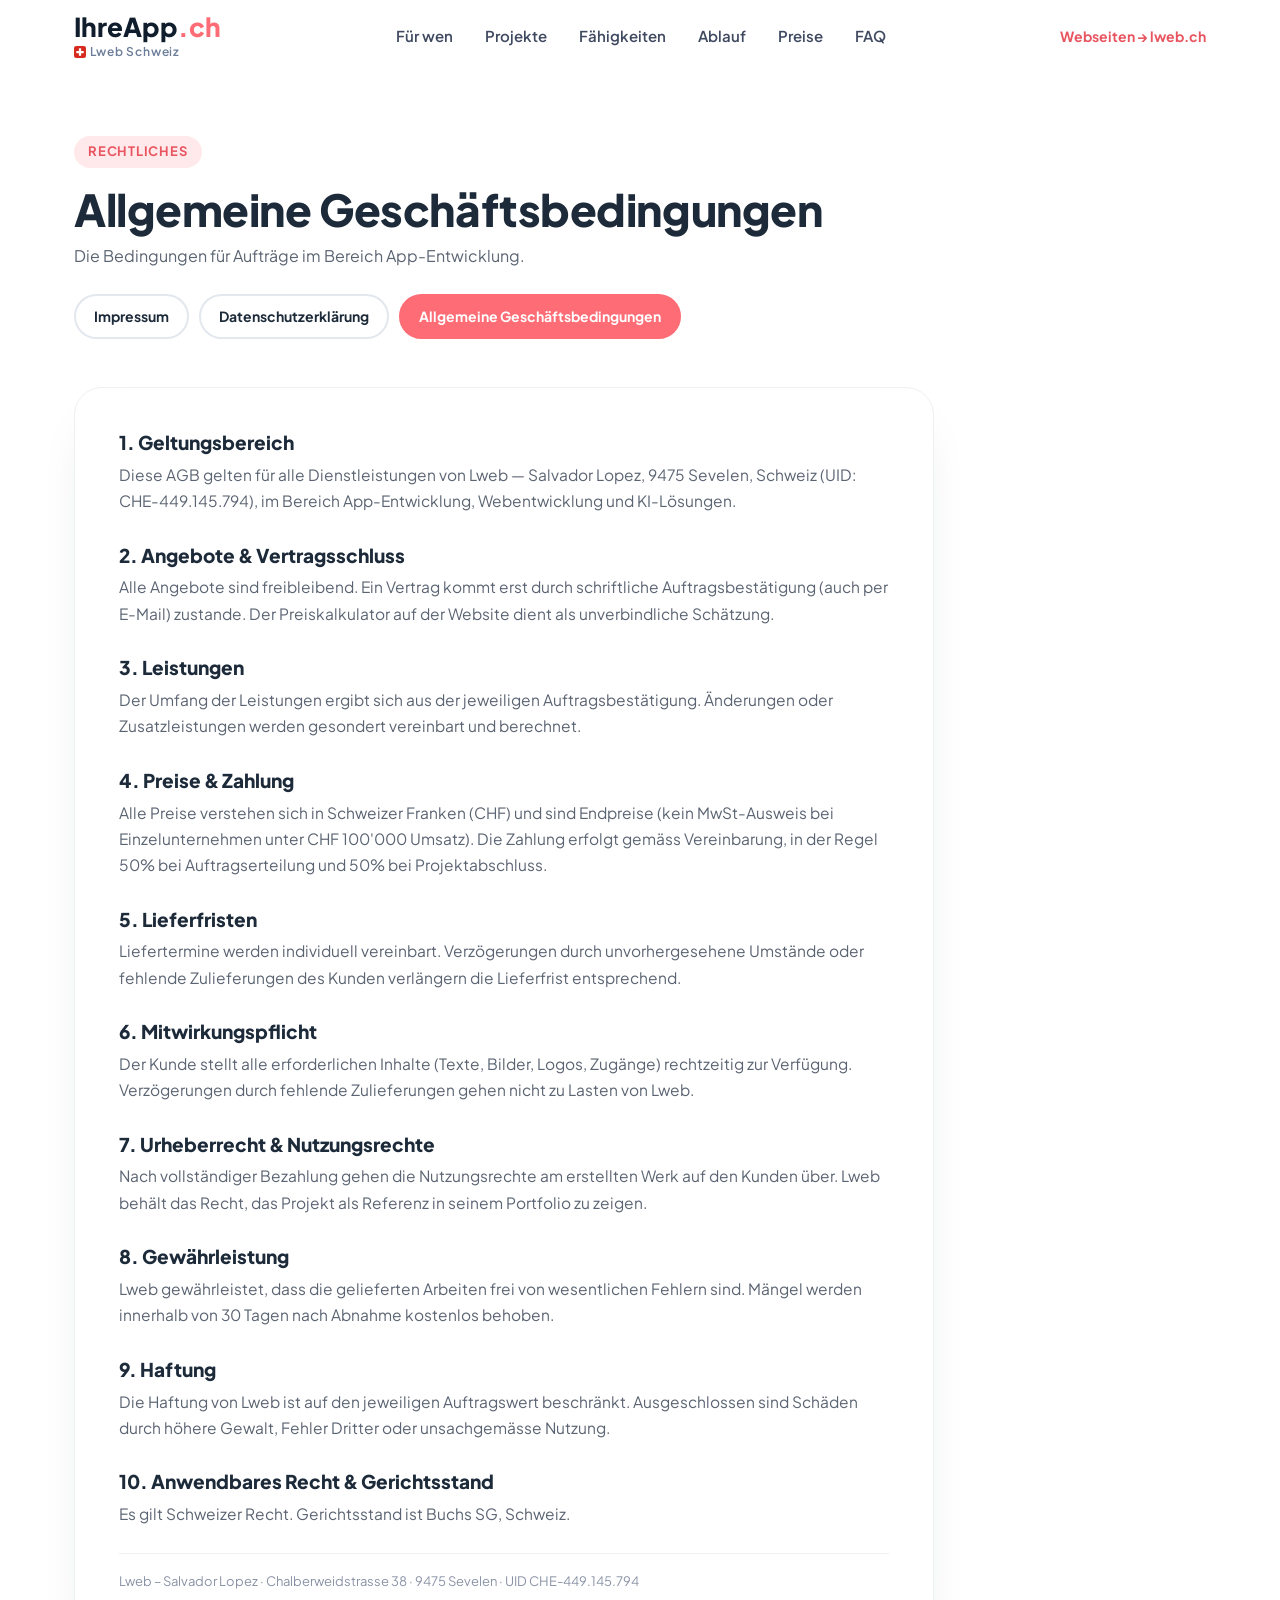
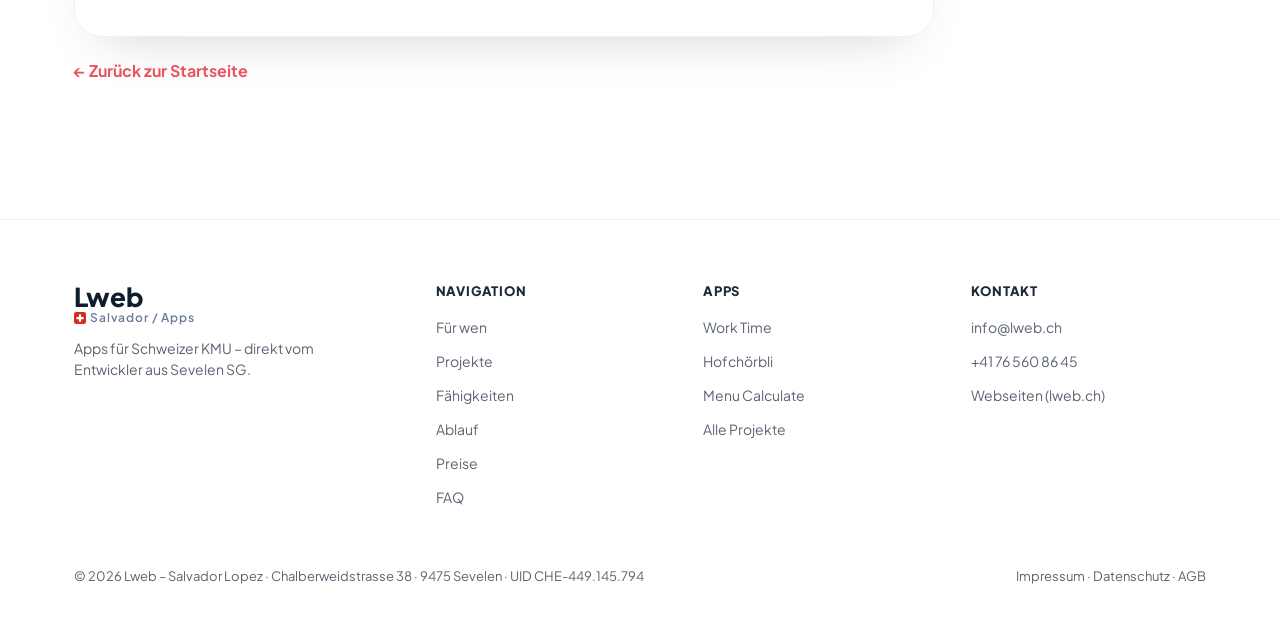
==== commit 058e889f: ",update7“" ====
--- a/agb.html
+++ b/agb.html
@@ -340,6 +340,7 @@
 .header-logo-person{display:flex;align-items:center;gap:4px;font-size:12px;font-weight:600;color:#6b7d99;letter-spacing:.07em;white-space:nowrap;margin-top:2px}
 .header-logo-person svg{width:12px;height:12px;flex-shrink:0;display:block}
 .hl-name+.header-logo-person{margin-top:6px}
+.hl-tld{color:var(--accent)}
 .hl-sep{color:var(--accent);font-weight:400;margin:0 .06em}
 .nav-links a,.nav-right a{white-space:nowrap}
 .nav-links .weblink{color:var(--accent-dark)}
@@ -573,7 +574,7 @@
 <body>
 <header id="top">
   <div class="wrap nav">
-    <div class="nav-left"><a class="back-chip" href="https://lweb.ch/" aria-label="Zurück zu lweb.ch" title="Zurück zu lweb.ch"><svg class="i" viewBox="0 0 24 24" aria-hidden="true"><path d="M19 12H5M11 6l-6 6 6 6"/></svg><span>lweb.ch</span></a><a href="index.html" class="header-logo"><span class="header-logo-text"><span class="hl-name">IhreApp.ch</span><span class="header-logo-person"><svg width="12" height="12" viewBox="0 0 32 32" aria-hidden="true"><rect width="32" height="32" rx="6" fill="#d52b1e"/><rect x="6" y="13" width="20" height="6" rx="1" fill="#fff"/><rect x="13" y="6" width="6" height="20" rx="1" fill="#fff"/></svg>Lweb Schweiz</span></span></a></div>
+    <div class="nav-left"><a class="back-chip" href="https://lweb.ch/" aria-label="Zurück zu lweb.ch" title="Zurück zu lweb.ch"><svg class="i" viewBox="0 0 24 24" aria-hidden="true"><path d="M19 12H5M11 6l-6 6 6 6"/></svg><span>lweb.ch</span></a><a href="index.html" class="header-logo"><span class="header-logo-text"><span class="hl-name">IhreApp<span class="hl-tld">.ch</span></span><span class="header-logo-person"><svg width="12" height="12" viewBox="0 0 32 32" aria-hidden="true"><rect width="32" height="32" rx="6" fill="#d52b1e"/><rect x="6" y="13" width="20" height="6" rx="1" fill="#fff"/><rect x="13" y="6" width="6" height="20" rx="1" fill="#fff"/></svg>Lweb Schweiz</span></span></a></div>
     <nav class="nav-links"><a href="index.html#fuerwen">Für wen</a><a href="index.html#projekte">Projekte</a><a href="index.html#faehigkeiten">Fähigkeiten</a><a href="index.html#ablauf">Ablauf</a><a href="index.html#preise">Preise</a><a href="index.html#faq">FAQ</a></nav>
     <div class="nav-right">
       <a href="https://lweb.ch" class="btn-ghost nav-web" style="font-weight:700;color:var(--accent-dark);font-size:14px;">Webseiten → lweb.ch</a>
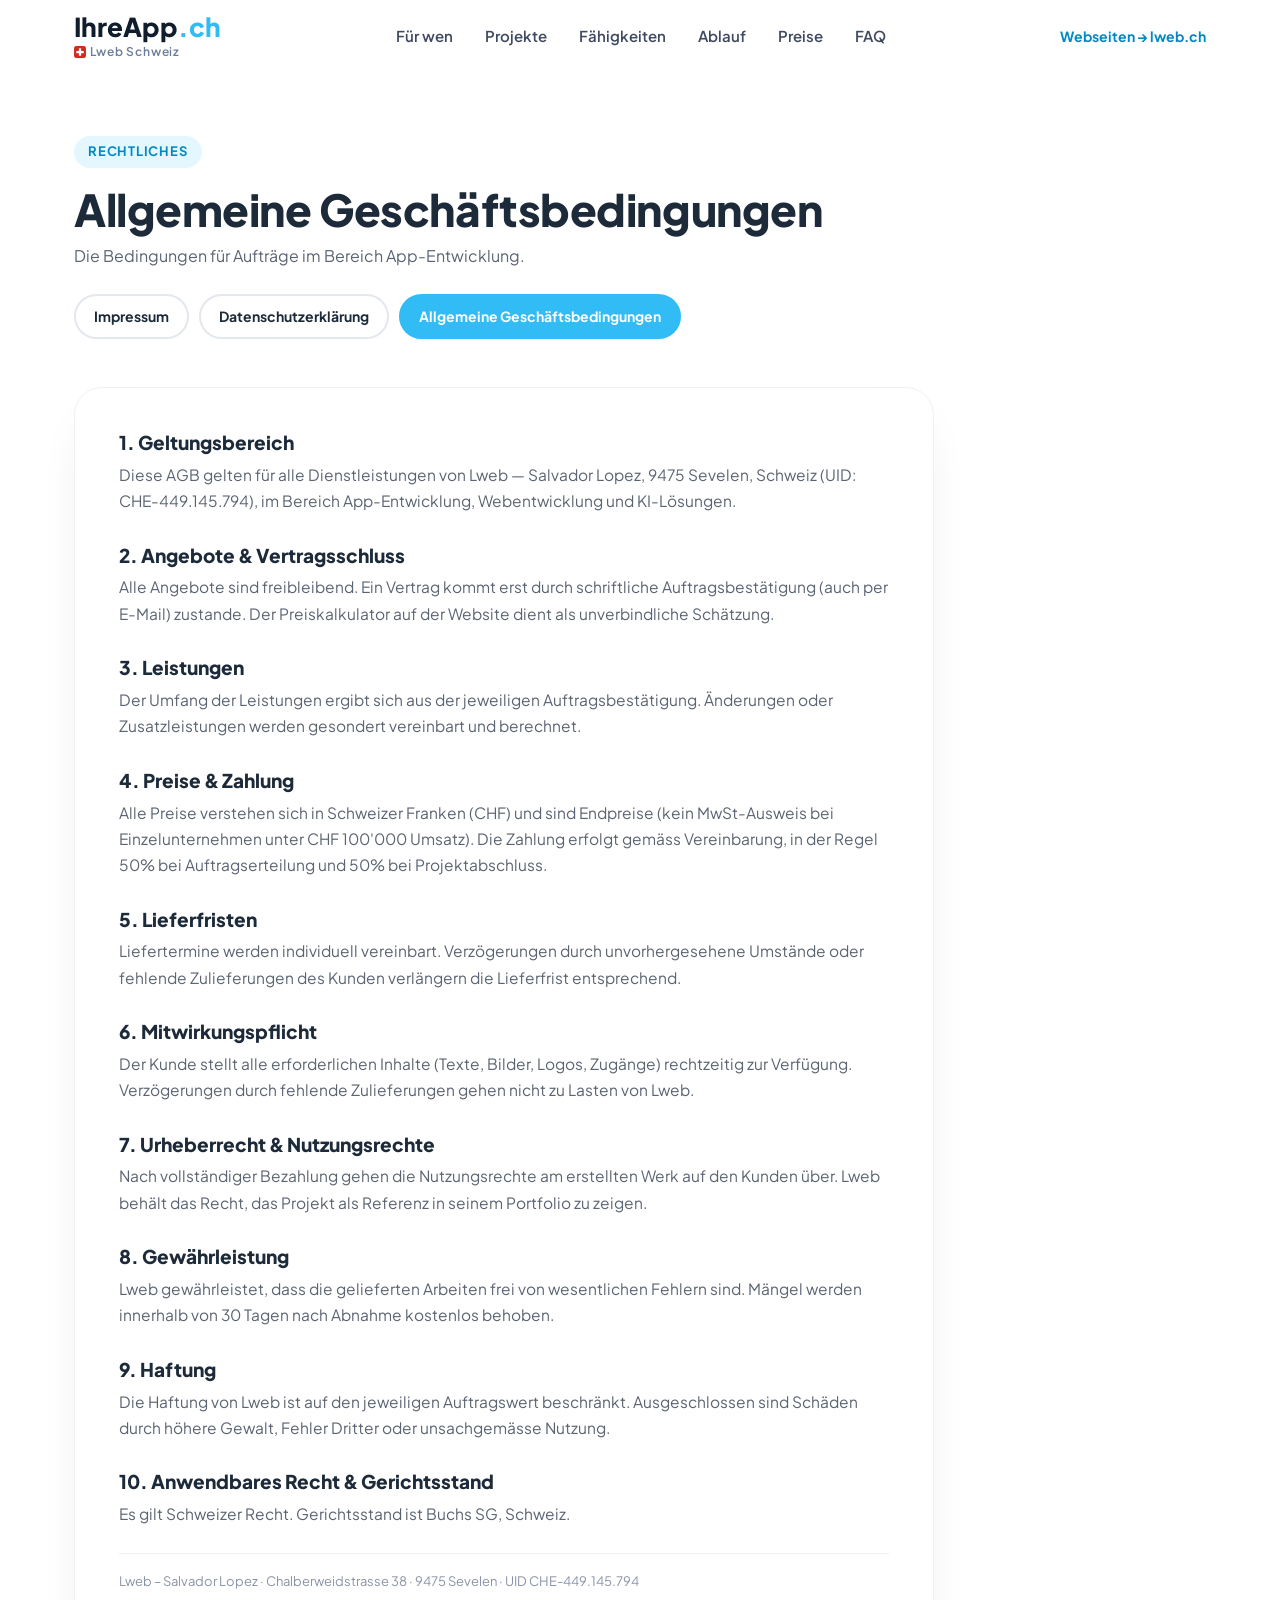
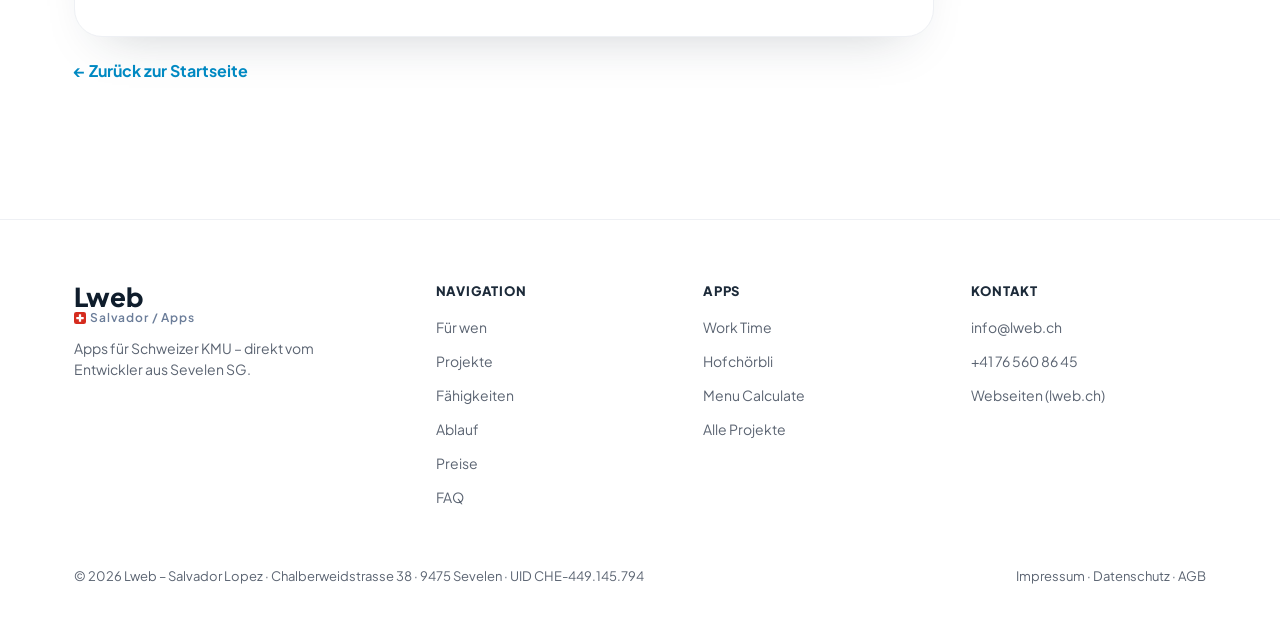
==== commit c97a9ff1: ",update8“" ====
--- a/agb.html
+++ b/agb.html
@@ -12,21 +12,22 @@
 <link rel="preconnect" href="https://fonts.googleapis.com">
 <link rel="preconnect" href="https://fonts.gstatic.com" crossorigin>
 <link href="https://fonts.googleapis.com/css2?family=Plus+Jakarta+Sans:wght@400;500;600;700;800&display=swap" rel="stylesheet">
-<!--FROMLWEB--><script>(function(){try{var h='',r=document.referrer,st=window.sessionStorage;if(r){try{h=new URL(r).hostname}catch(e){}}var self=location.hostname,ok=/(^|\.)lweb\.ch$/.test(h);if(/[?&]from=lweb(&|$)/.test(location.search)||ok){st.setItem('fromLweb','1')}else if(h&&h!==self){st.removeItem('fromLweb')}if(st.getItem('fromLweb')==='1')document.documentElement.classList.add('from-lweb')}catch(e){}})();</script><!--/FROMLWEB--><style>
+<!--FROMLWEB--><script>(function(){try{var h='',r=document.referrer,st=window.sessionStorage;if(r){try{h=new URL(r).hostname}catch(e){}}var self=location.hostname,ok=/(^|\.)lweb\.ch$/.test(h);if(/[?&]from=lweb(&|$)/.test(location.search)||ok){st.setItem('fromLweb','1')}else if(h&&h!==self){st.removeItem('fromLweb')}if(st.getItem('fromLweb')==='1')document.documentElement.classList.add('from-lweb')}catch(e){}})();</script><!--/FROMLWEB--><!--VA--><script>window.va=window.va||function(){(window.vaq=window.vaq||[]).push(arguments);};</script>
+<script defer src="/_vercel/insights/script.js"></script><!--/VA--><style>
   :root{
     --bg:#ffffff;
     --text:#212529;
     --text-soft:#5b6472;
     --navy:#1c2a39;
     --navy-soft:#3f4960;
-    --accent:#fe6c75;
-    --accent-dark:#e85560;
+    --accent:#31bcf6;
+    --accent-dark:#0089c2;
     --panel-blue:#f2fbff;
     --panel-purple:#f6f3fc;
     --panel-orange:#fff2e3;
     --panel-sky:#dff6ff;
     --panel-yellow:#fff2bd;
-    --panel-pink:#ffe9eb;
+    --panel-pink:#e4f7ff;
     --panel-teal:#d1fff4;
     --panel-neutral:#f8fafc;
     --radius-lg:24px;
@@ -79,7 +80,7 @@
     white-space:nowrap;
   }
   .btn:hover{transform:translateY(-2px);}
-  .btn-primary{background:var(--accent);color:#fff;box-shadow:0 10px 24px -8px rgba(254,108,117,.55);}
+  .btn-primary{background:var(--accent);color:#fff;box-shadow:0 10px 24px -8px rgba(49,188,246,.55);}
   .btn-primary:hover{background:var(--accent-dark);}
   .btn-outline{background:#fff;color:var(--navy);border-color:#e3e7ee;}
   .btn-outline:hover{border-color:var(--navy);}
@@ -96,7 +97,7 @@
   .logo{display:flex;align-items:center;gap:10px;font-weight:800;font-size:22px;color:var(--navy);}
   .logo-mark{
     width:34px;height:34px;border-radius:10px;
-    background:linear-gradient(135deg,var(--accent),#ffb199);
+    background:linear-gradient(135deg,var(--accent),#8fdcff);
     position:relative;flex:none;
   }
   .logo-mark::after{
@@ -191,7 +192,7 @@
   .compare-grid{display:grid;grid-template-columns:1fr auto 1fr;gap:28px;align-items:stretch;}
   .compare-card{background:#fff;border-radius:var(--radius-lg);padding:32px;border:1px solid #eef0f4;}
   .compare-card.bad{opacity:.8;}
-  .compare-card.good{border:2px solid var(--accent);box-shadow:0 20px 40px -20px rgba(254,108,117,.4);}
+  .compare-card.good{border:2px solid var(--accent);box-shadow:0 20px 40px -20px rgba(49,188,246,.4);}
   .compare-vs{
     align-self:center;width:46px;height:46px;border-radius:50%;background:var(--navy);color:#fff;
     display:flex;align-items:center;justify-content:center;font-weight:800;font-size:13px;
@@ -295,13 +296,13 @@
 
   /* Final CTA */
   .final-cta{
-    background:linear-gradient(135deg,var(--accent),#ff9d8f);
+    background:linear-gradient(135deg,var(--accent),#8fdcff);
     border-radius:32px;margin:0 24px;padding:64px 40px;text-align:center;color:#fff;
   }
   .final-cta h2{color:#fff;}
   .final-cta p{color:rgba(255,255,255,.9);}
   .final-cta .btn-primary{background:#fff;color:var(--accent-dark);box-shadow:none;}
-  .final-cta .btn-primary:hover{background:#fff5f5;}
+  .final-cta .btn-primary:hover{background:#f0faff;}
 
   footer{padding:64px 0 32px;border-top:1px solid #eef0f4;margin-top:40px;}
   .footer-grid{display:grid;grid-template-columns:1.4fr repeat(3,1fr);gap:32px;margin-bottom:48px;}
@@ -365,7 +366,7 @@
 .proj-title h3{margin:0;font-size:28px}
 .proj-text p{font-size:16px}
 .pills{display:flex;flex-wrap:wrap;gap:8px;margin:18px 0}
-.pills span{padding:5px 12px;border-radius:999px;background:var(--panel-pink);border:1px solid #ffd6da;color:var(--navy-soft);font-size:12.5px;font-weight:700}
+.pills span{padding:5px 12px;border-radius:999px;background:var(--panel-pink);border:1px solid #bfe9fb;color:var(--navy-soft);font-size:12.5px;font-weight:700}
 .proj-links{display:flex;gap:20px;flex-wrap:wrap}
 .proj-links a{font-weight:700;color:var(--accent-dark);font-size:15px}
 .proj-links a:hover{text-decoration:underline}
@@ -376,7 +377,7 @@
 .proj-panel .shot:nth-child(2){transform:rotate(4deg) translateY(-12px);margin-left:-3%}
 .price-grid{display:grid;grid-template-columns:repeat(3,1fr);gap:24px;align-items:stretch}
 .price-card{background:#fff;border-radius:var(--radius-lg);padding:32px;border:1px solid #eef0f4;display:flex;flex-direction:column}
-.price-card.good{border:2px solid var(--accent);box-shadow:0 20px 40px -20px rgba(254,108,117,.4)}
+.price-card.good{border:2px solid var(--accent);box-shadow:0 20px 40px -20px rgba(49,188,246,.4)}
 .price-card h3{font-size:20px;margin-bottom:6px}
 .price-card .pr{font-weight:800;color:var(--accent-dark);margin-bottom:10px}
 .price-card ul{margin-top:8px}
@@ -396,8 +397,8 @@
 .cta-form textarea{min-height:96px;resize:vertical}
 .cta-form .btn{justify-self:start}
 .final-cta .btn-primary{background:#fff;color:var(--accent-dark);box-shadow:none}
-.final-cta .btn-primary:hover{background:#fff5f5}
-.cta-form .btn-primary{background:var(--accent);color:#fff;box-shadow:0 10px 24px -8px rgba(254,108,117,.55)}
+.final-cta .btn-primary:hover{background:#f0faff}
+.cta-form .btn-primary{background:var(--accent);color:#fff;box-shadow:0 10px 24px -8px rgba(49,188,246,.55)}
 .cta-form .btn-primary:hover{background:var(--accent-dark)}
 .footer-bottom a{color:var(--text-soft)}.footer-bottom a:hover{color:var(--navy)}
 @media (max-width:960px){
@@ -412,13 +413,13 @@
 @media (max-width:560px){.cards-grid.three{grid-template-columns:1fr}.hero h1{font-size:34px}.ext-grid.six{grid-template-columns:repeat(2,1fr)}.steps-grid.five{grid-template-columns:1fr}.nav-right .btn-ghost{display:none}}
 .chat-bubble svg.i,.code-line svg.i,.float-chip svg.i{display:inline-block}
 .stats-section{position:relative;overflow:hidden;background:linear-gradient(160deg,#1c2a39 0%,#22344a 100%)}
-.stats-section::before{content:"";position:absolute;width:520px;height:520px;right:-140px;top:-200px;border-radius:50%;background:radial-gradient(circle,rgba(254,108,117,.28),transparent 68%);pointer-events:none}
+.stats-section::before{content:"";position:absolute;width:520px;height:520px;right:-140px;top:-200px;border-radius:50%;background:radial-gradient(circle,rgba(49,188,246,.28),transparent 68%);pointer-events:none}
 .stats-section::after{content:"";position:absolute;width:460px;height:460px;left:-160px;bottom:-220px;border-radius:50%;background:radial-gradient(circle,rgba(143,214,255,.16),transparent 68%);pointer-events:none}
 .stats-section .wrap{position:relative;z-index:1}
 .stat-cards{display:grid;grid-template-columns:repeat(4,1fr);gap:18px;margin-top:8px}
 .stat-tile{background:rgba(255,255,255,.06);border:1px solid rgba(255,255,255,.12);border-radius:22px;padding:28px 24px;backdrop-filter:blur(6px);transition:transform .2s ease,background .2s ease;text-align:left}
 .stat-tile:hover{transform:translateY(-4px);background:rgba(255,255,255,.09)}
-.stat-ic{display:flex;align-items:center;justify-content:center;width:46px;height:46px;border-radius:14px;background:rgba(254,108,117,.16);color:var(--accent);font-size:22px;margin-bottom:22px}
+.stat-ic{display:flex;align-items:center;justify-content:center;width:46px;height:46px;border-radius:14px;background:rgba(49,188,246,.16);color:var(--accent);font-size:22px;margin-bottom:22px}
 .stat-v{font-size:46px;font-weight:800;line-height:1;color:#fff;letter-spacing:-.02em;white-space:nowrap}
 .stat-v em{font-style:normal;color:var(--accent)}
 .stat-v.sm{font-size:24px;line-height:46px;letter-spacing:-.01em}
@@ -550,6 +551,15 @@
 }
 @media(max-width:380px){.nav-right .btn{padding:8px 12px;font-size:12px}}
 
+/* ===== Theme blue (Test) ===== */
+.btn-primary,.cta-form .btn-primary,.legal-tabs a.on{color:var(--navy)}
+.btn-primary:hover,.cta-form .btn-primary:hover{background:#8fdcff;color:var(--navy)}
+.legal-tabs a.on{background:var(--accent);border-color:var(--accent)}
+.final-cta{background:linear-gradient(135deg,#0089c2,#31bcf6)}
+.final-cta .btn-primary{color:var(--navy)}
+.stat-v em{color:#5ccfff}
+.stat-card{background:#e4f7ff}
+
 .legal-hero{padding:64px 0 24px;text-align:left}
 .legal-hero h1{font-size:44px;margin:0 0 10px;letter-spacing:-.01em}
 .legal-hero p{max-width:640px;margin:0}
@@ -585,8 +595,8 @@
 <!--MNAV--><div class="mnav" id="mnav" aria-hidden="true">
 <svg class="mnav-bg" viewBox="0 0 400 800" preserveAspectRatio="xMidYMid slice" aria-hidden="true">
  <defs>
-  <linearGradient id="mB" x1="0" y1="0" x2="0" y2="1"><stop offset="0" stop-color="#ffffff"/><stop offset="1" stop-color="#fff3f4"/></linearGradient>
-  <radialGradient id="mG1" cx=".5" cy=".5" r=".5"><stop offset="0" stop-color="#fe6c75" stop-opacity=".26"/><stop offset="1" stop-color="#fe6c75" stop-opacity="0"/></radialGradient>
+  <linearGradient id="mB" x1="0" y1="0" x2="0" y2="1"><stop offset="0" stop-color="#ffffff"/><stop offset="1" stop-color="#f0faff"/></linearGradient>
+  <radialGradient id="mG1" cx=".5" cy=".5" r=".5"><stop offset="0" stop-color="#31bcf6" stop-opacity=".26"/><stop offset="1" stop-color="#31bcf6" stop-opacity="0"/></radialGradient>
   <radialGradient id="mG2" cx=".5" cy=".5" r=".5"><stop offset="0" stop-color="#5ccfff" stop-opacity=".30"/><stop offset="1" stop-color="#5ccfff" stop-opacity="0"/></radialGradient>
   <pattern id="mD" width="22" height="22" patternUnits="userSpaceOnUse"><circle cx="2" cy="2" r="1.5" fill="#1c2a39" opacity=".07"/></pattern>
   <filter id="mSh" x="-40%" y="-40%" width="180%" height="190%"><feDropShadow dx="0" dy="8" stdDeviation="8" flood-color="#1c2a39" flood-opacity=".16"/></filter>
@@ -595,12 +605,12 @@
  <circle cx="370" cy="70" r="200" fill="url(#mG1)"/><circle cx="20" cy="740" r="210" fill="url(#mG2)"/>
  <g fill="none" stroke="#b9d0e7" stroke-width="1.3" stroke-dasharray="3 8" stroke-linecap="round"><circle cx="400" cy="120" r="150"/><circle cx="0" cy="700" r="170"/></g>
  <g><animateTransform attributeName="transform" type="translate" values="0 0;0 -12;0 0" dur="6s" repeatCount="indefinite"/>
-  <g transform="translate(346 236) rotate(12)" filter="url(#mSh)"><rect width="56" height="56" rx="17" fill="#fff"/><use href="#ic-bell" x="14" y="14" width="28" height="28" fill="none" stroke="#fe6c75" stroke-width="1.9" stroke-linecap="round" stroke-linejoin="round"/></g></g>
+  <g transform="translate(346 236) rotate(12)" filter="url(#mSh)"><rect width="56" height="56" rx="17" fill="#fff"/><use href="#ic-bell" x="14" y="14" width="28" height="28" fill="none" stroke="#31bcf6" stroke-width="1.9" stroke-linecap="round" stroke-linejoin="round"/></g></g>
  <g><animateTransform attributeName="transform" type="translate" values="0 0;0 10;0 0" dur="7s" repeatCount="indefinite"/>
   <g transform="translate(-22 560) rotate(-10)" filter="url(#mSh)"><rect width="56" height="56" rx="17" fill="#fff"/><use href="#ic-chart" x="14" y="14" width="28" height="28" fill="none" stroke="#3aa0ff" stroke-width="1.9" stroke-linecap="round" stroke-linejoin="round"/></g></g>
  <g><animateTransform attributeName="transform" type="translate" values="0 0;0 -9;0 0" dur="5.4s" repeatCount="indefinite"/>
-  <g transform="translate(350 640) rotate(8)" filter="url(#mSh)"><rect width="56" height="56" rx="17" fill="#1c2a39"/><use href="#ic-code" x="14" y="14" width="28" height="28" fill="none" stroke="#fe6c75" stroke-width="2" stroke-linecap="round" stroke-linejoin="round"/></g></g>
- <g fill="#fe6c75"><path d="M60 150l3 8 8 3-8 3-3 8-3-8-8-3 8-3z"><animate attributeName="opacity" values=".2;1;.2" dur="3.4s" repeatCount="indefinite"/></path></g>
+  <g transform="translate(350 640) rotate(8)" filter="url(#mSh)"><rect width="56" height="56" rx="17" fill="#1c2a39"/><use href="#ic-code" x="14" y="14" width="28" height="28" fill="none" stroke="#31bcf6" stroke-width="2" stroke-linecap="round" stroke-linejoin="round"/></g></g>
+ <g fill="#31bcf6"><path d="M60 150l3 8 8 3-8 3-3 8-3-8-8-3 8-3z"><animate attributeName="opacity" values=".2;1;.2" dur="3.4s" repeatCount="indefinite"/></path></g>
  <g fill="#5ccfff"><path d="M330 520l2.5 6.5 6.5 2.5-6.5 2.5-2.5 6.5-2.5-6.5-6.5-2.5 6.5-2.5z"><animate attributeName="opacity" values="1;.2;1" dur="3s" repeatCount="indefinite"/></path></g>
  <g fill="#ffb703"><circle cx="40" cy="430" r="4"><animate attributeName="opacity" values=".3;1;.3" dur="2.6s" repeatCount="indefinite"/></circle><circle cx="372" cy="380" r="3.5" fill="#0a9b7c"><animate attributeName="opacity" values="1;.3;1" dur="3.2s" repeatCount="indefinite"/></circle></g>
 </svg>
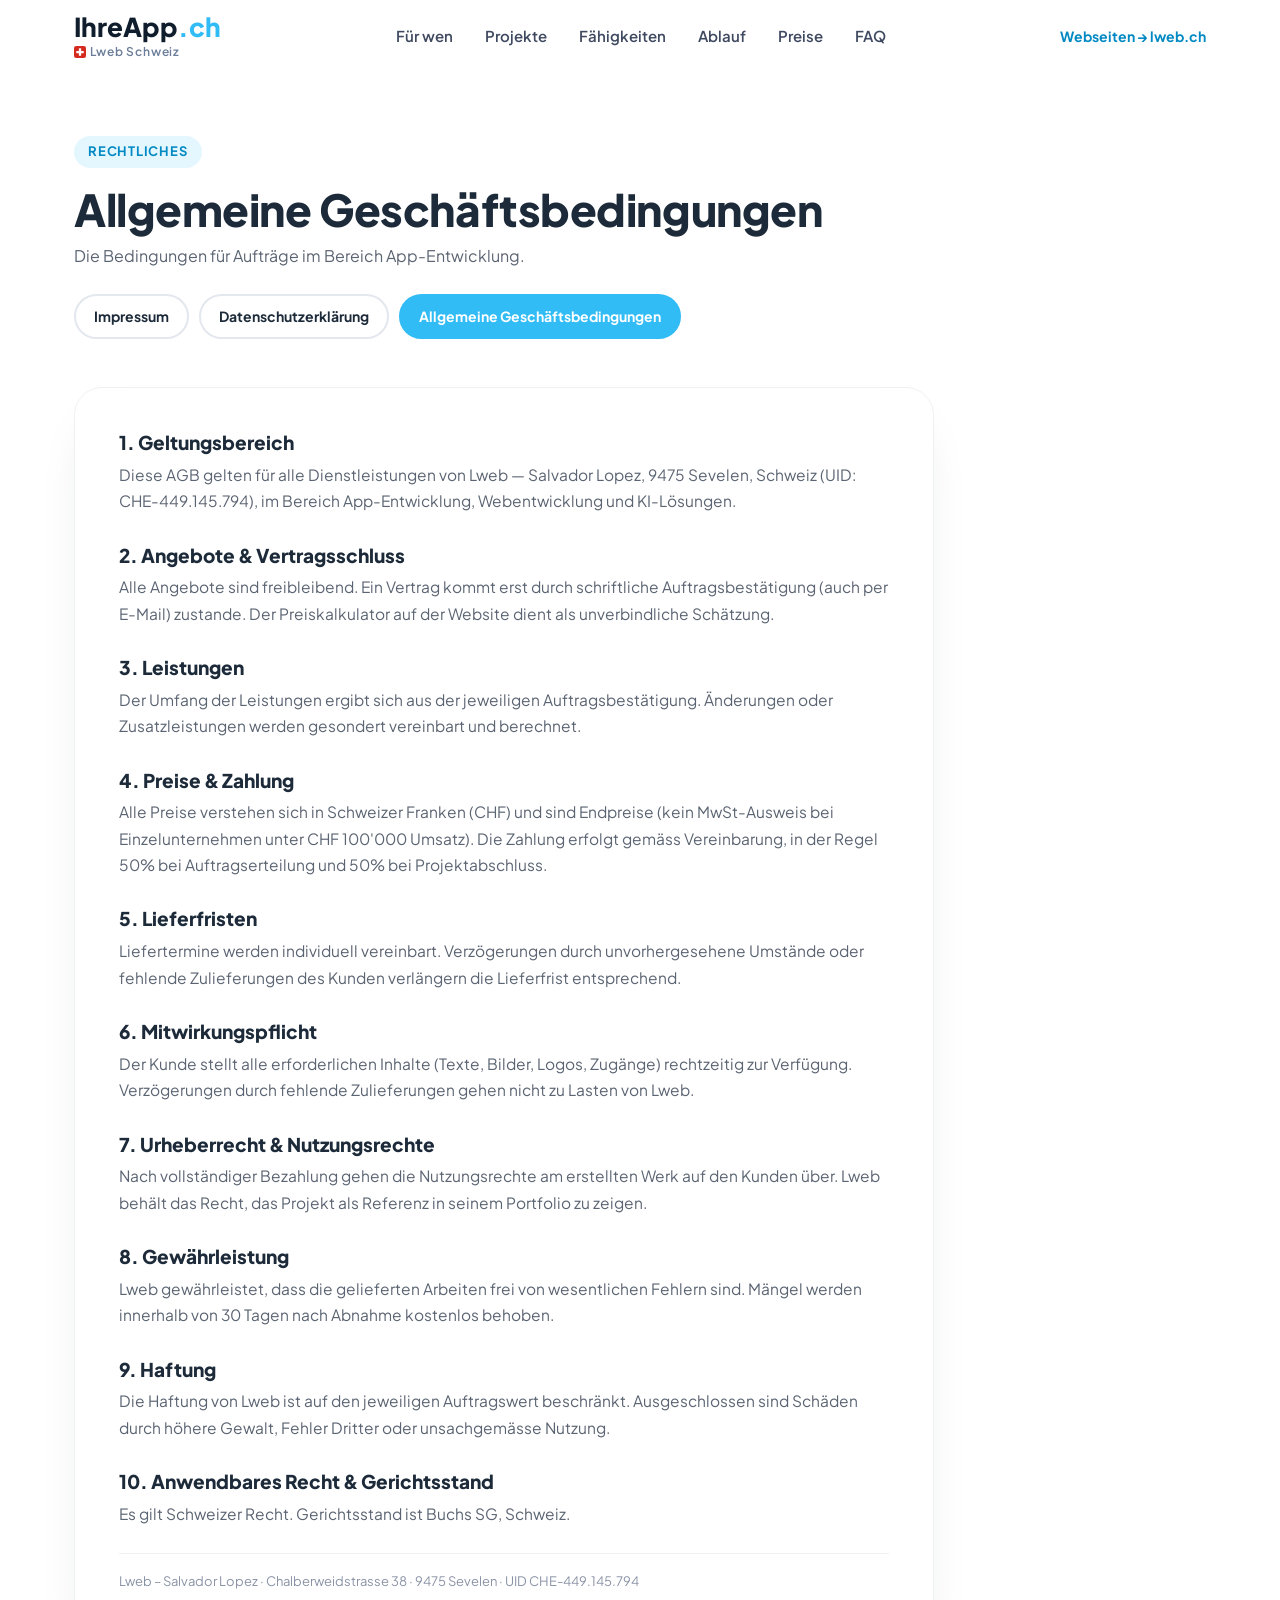
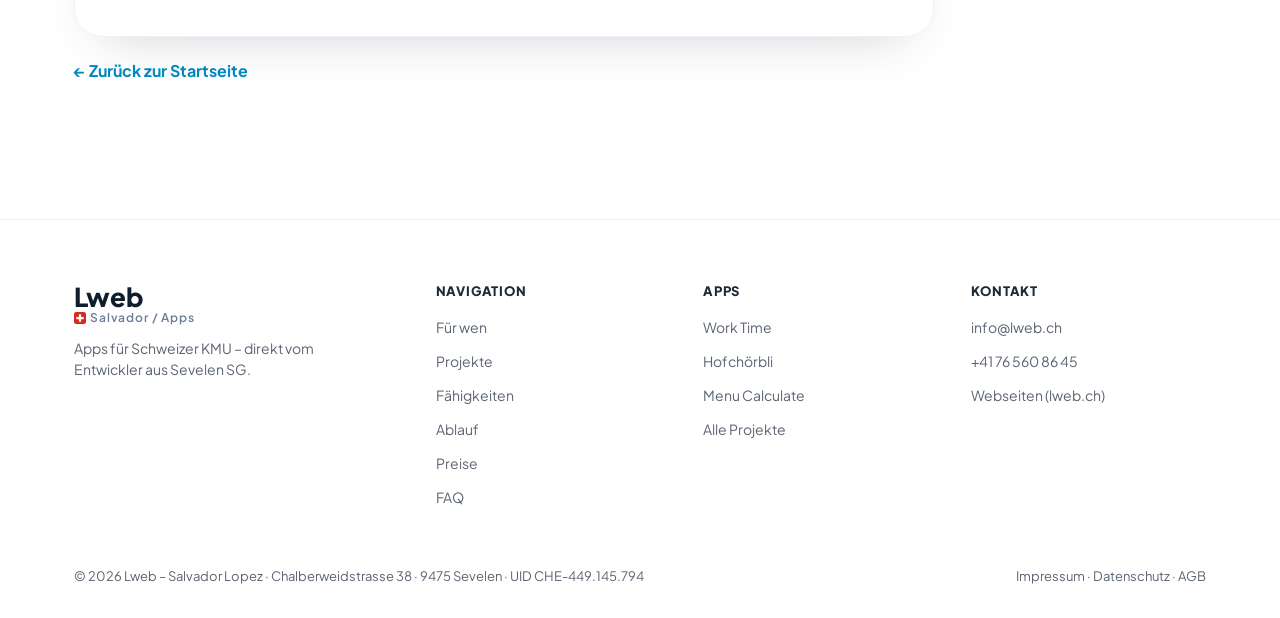
==== commit 58fc49b7: ",update8“" ====
--- a/agb.html
+++ b/agb.html
@@ -12,7 +12,7 @@
 <link rel="preconnect" href="https://fonts.googleapis.com">
 <link rel="preconnect" href="https://fonts.gstatic.com" crossorigin>
 <link href="https://fonts.googleapis.com/css2?family=Plus+Jakarta+Sans:wght@400;500;600;700;800&display=swap" rel="stylesheet">
-<!--FROMLWEB--><script>(function(){try{var h='',r=document.referrer,st=window.sessionStorage;if(r){try{h=new URL(r).hostname}catch(e){}}var self=location.hostname,ok=/(^|\.)lweb\.ch$/.test(h);if(/[?&]from=lweb(&|$)/.test(location.search)||ok){st.setItem('fromLweb','1')}else if(h&&h!==self){st.removeItem('fromLweb')}if(st.getItem('fromLweb')==='1')document.documentElement.classList.add('from-lweb')}catch(e){}})();</script><!--/FROMLWEB--><!--VA--><script>window.va=window.va||function(){(window.vaq=window.vaq||[]).push(arguments);};</script>
+<!--FROMLWEB--><script>document.documentElement.classList.add('js');(function(){try{var h='',r=document.referrer,st=window.sessionStorage;if(r){try{h=new URL(r).hostname}catch(e){}}var self=location.hostname,ok=/(^|\.)lweb\.ch$/.test(h);if(/[?&]from=lweb(&|$)/.test(location.search)||ok){st.setItem('fromLweb','1')}else if(h&&h!==self){st.removeItem('fromLweb')}if(st.getItem('fromLweb')==='1')document.documentElement.classList.add('from-lweb')}catch(e){}})();</script><!--/FROMLWEB--><!--VA--><script>window.va=window.va||function(){(window.vaq=window.vaq||[]).push(arguments);};</script>
 <script defer src="/_vercel/insights/script.js"></script><!--/VA--><style>
   :root{
     --bg:#ffffff;
@@ -462,7 +462,7 @@
 @media(max-width:1100px){.ext-grid.six{grid-template-columns:repeat(4,1fr)}}
 @media(max-width:960px){.ext-grid.six{grid-template-columns:repeat(3,1fr)}.steps-grid.five{grid-template-columns:repeat(2,1fr)}}
 @media(max-width:560px){.ext-grid.six{grid-template-columns:repeat(2,1fr)}.steps-grid.five{grid-template-columns:1fr}.ext-card{padding:16px 10px}}
-html,body{overflow-x:hidden}
+html,body{overflow-x:clip}
 @media(max-width:960px){
  .wrap{padding-left:14px;padding-right:14px}
  .wrap.nav{padding:10px 16px}
@@ -483,9 +483,112 @@
  .proj-panel .shot:nth-child(2){margin-left:-5%}
 }
 button,input,textarea,.btn{font-family:inherit}
+.nav-links a{position:relative}
+.nav-links a.is-active::after{content:'';position:absolute;left:4px;right:4px;bottom:-7px;height:3px;border-radius:3px;background:var(--accent)}
+.pagefade{position:fixed;inset:0;z-index:9998;pointer-events:none;opacity:0;background:#fff;transition:opacity 230ms cubic-bezier(.4,0,.2,1)}
+.pagefade.is-on{opacity:1;transition-duration:190ms}
+@media(prefers-reduced-motion:reduce){.pagefade{display:none}}
+/* ===== Scroll-Reveal ===== */
+.js .rv{opacity:0;transform:translate3d(0,34px,0);transition:opacity .8s cubic-bezier(.22,1,.36,1),transform .8s cubic-bezier(.22,1,.36,1);transition-delay:var(--d,0ms);will-change:opacity,transform}
+.js .rv.rv-l{transform:translate3d(-40px,0,0)}
+.js .rv.rv-r{transform:translate3d(40px,0,0)}
+.js .rv.rv-s{transform:scale(.94) translate3d(0,20px,0)}
+.js .rv.in{opacity:1;transform:none}
+.js .rv.in.tl-dot{transform:none}
+@media(prefers-reduced-motion:reduce){.js .rv,.js .rv.rv-l,.js .rv.rv-r,.js .rv.rv-s{opacity:1;transform:none;transition:none}}
+.tl-wrap{list-style:none;margin:0;padding:0;display:grid;grid-template-columns:repeat(4,1fr);gap:20px;position:relative}
+.tl-wrap::before{content:"";position:absolute;left:12.5%;right:12.5%;top:33px;height:4px;border-radius:4px;background:#31bcf6;opacity:.28}
+.tl{position:relative;display:flex;flex-direction:column;align-items:center}
+.tl-dot{position:relative;z-index:1;width:68px;height:68px;border-radius:50%;display:grid;place-items:center;color:#fff;box-shadow:0 0 0 8px #fff,0 16px 30px -12px rgba(28,42,57,.45)}
+.tl-dot b{font-size:26px;font-weight:800}
+.tl-card{margin-top:-34px;padding-top:56px;width:100%;flex:1;background:#fff;border:1px solid #eef0f4;border-radius:24px;padding-left:20px;padding-right:20px;padding-bottom:24px;box-shadow:0 24px 50px -36px rgba(28,42,57,.45);text-align:center;transition:transform .25s ease,box-shadow .25s ease}
+.tl:hover .tl-card{transform:translateY(-5px);box-shadow:0 30px 60px -34px rgba(28,42,57,.55)}
+.tl-card h3{font-size:17px;font-weight:800;line-height:1.25;color:var(--navy);margin:0 0 8px}
+.tl-card p{font-size:14px;line-height:1.55;color:var(--text-soft);margin:0}
+@media(max-width:960px){
+ .tl-wrap{grid-template-columns:1fr;gap:16px;padding-left:0}
+ .tl-wrap::before{left:33px;right:auto;top:20px;bottom:20px;width:4px;height:auto;background:#31bcf6;opacity:.28}
+ .tl{flex-direction:row;align-items:flex-start;gap:14px}
+ .tl-dot{flex:none;width:52px;height:52px;margin-left:8px;box-shadow:0 0 0 6px #fff,0 12px 24px -12px rgba(28,42,57,.45)}
+ .tl-dot b{font-size:21px}
+ .tl-card{margin-top:0;padding:18px 18px 20px;text-align:left;border-radius:20px}
+}
+.uc-grid{display:grid;grid-template-columns:repeat(2,1fr);gap:22px}
+.uc{background:#fff;border:1px solid #eef0f4;border-radius:26px;padding:22px 22px 26px;box-shadow:0 24px 50px -34px rgba(28,42,57,.4);transition:transform .25s ease,box-shadow .25s ease}
+.uc:hover{transform:translateY(-4px);box-shadow:0 30px 60px -32px rgba(28,42,57,.5)}
+.uc-banner{position:relative;height:250px;border-radius:20px;overflow:hidden}
+.uc-ic{position:absolute;left:-16px;bottom:-30px;width:215px;height:215px}
+.uc-ph{position:absolute;height:auto;display:block;background:#fff;border:4px solid #fff;border-bottom:0;border-radius:22px 22px 0 0;box-shadow:0 18px 40px -14px rgba(28,42,57,.5)}
+.uc-ph.a{left:43%;top:34px;width:150px;z-index:2}
+.uc-ph.b{left:calc(43% + 112px);top:12px;width:150px;z-index:1}
+.uc h3{font-size:28px;font-weight:800;letter-spacing:-.02em;color:var(--navy);margin:22px 0 8px}
+.uc p{color:var(--text-soft);font-size:15.5px;line-height:1.6;margin:0 0 14px;max-width:520px}
+.uc-link{display:inline-flex;align-items:center;gap:6px;font-weight:700;font-size:14.5px;color:var(--accent-dark)}
+.uc-link svg{transition:transform .2s ease}.uc:hover .uc-link svg{transform:translateX(3px)}
+.fx-top{display:grid;grid-template-columns:repeat(3,1fr);gap:16px;margin-bottom:16px}
+.fx-big{border-radius:24px;padding:34px;color:#fff;min-height:290px;display:flex;flex-direction:column}
+.fx-tile{width:60px;height:60px;border-radius:16px;background:#fff;display:grid;place-items:center;font-size:30px;margin-bottom:34px;box-shadow:0 10px 24px -12px rgba(0,0,0,.35)}
+.fx-big h3{font-size:24px;font-weight:800;letter-spacing:-.01em;color:#fff;margin:0 0 10px;line-height:1.2}
+.fx-big p{color:rgba(255,255,255,.9);font-size:16px;line-height:1.5;margin:0 0 20px}
+.fx-tag{margin-top:auto;font-size:14px;font-weight:600;color:rgba(255,255,255,.92)}
+.fx-grid{display:grid;grid-template-columns:repeat(3,1fr);gap:16px}
+.fx-sm{background:#fff;border-radius:20px;padding:20px 22px;display:grid;grid-template-columns:auto 1fr;gap:16px;align-items:start;border:1px solid #eef0f4;transition:transform .2s ease,box-shadow .2s ease}
+.fx-sm:hover{transform:translateY(-3px);box-shadow:0 20px 40px -28px rgba(28,42,57,.45)}
+.fx-ico{width:56px;height:56px;border-radius:15px;color:#fff;display:grid;place-items:center;font-size:28px}
+.fx-sm h3{font-size:17px;font-weight:800;color:var(--navy);margin:2px 0 6px;line-height:1.25}
+.fx-sm p{font-size:14px;color:var(--text-soft);line-height:1.5;margin:0 0 10px}
+.fx-tag2{font-size:12.5px;font-weight:700;color:var(--navy-soft)}
+.pc-grid{display:grid;grid-template-columns:repeat(3,1fr);gap:22px;align-items:stretch;max-width:1180px;margin:0 auto}
+.pc{background:#fff;border-radius:34px;padding:38px 40px 34px;display:flex;flex-direction:column;box-shadow:0 30px 60px -36px rgba(28,110,170,.35)}
+.pc-lab{font-size:17px;font-weight:800;margin-bottom:8px}
+.pc h3{font-size:25px;font-weight:800;letter-spacing:-.02em;line-height:1.15;color:var(--navy);margin:0 0 10px}
+.pc-desc{font-size:16px;line-height:1.5;color:var(--navy);margin:0 0 20px}
+.pc-list{margin:0 0 26px;display:grid;gap:7px}
+.pc-list li{display:flex;gap:10px;align-items:center;font-size:15px;color:var(--navy-soft)}
+.pc-ck{display:flex;font-size:18px}
+.pc-ck svg.i{stroke-width:2.6}
+.pc-price{margin-top:auto;padding-top:18px}
+.pc-ab{display:block;font-weight:800;font-size:16px;color:var(--navy);min-height:24px}
+.pc-num{font-size:60px;font-weight:800;letter-spacing:-.03em;color:var(--navy);line-height:1.05}
+.pc-num.pc-big{font-size:44px;line-height:1.3}
+.pc-num small{font-size:16px;font-weight:800;letter-spacing:0;margin-left:6px}
+.pc-note{font-size:13.5px;color:#8a93a6;margin-top:2px}
+.pc-note2{font-size:13px;color:var(--navy-soft);line-height:1.4;margin:6px 0 22px;min-height:36px}
+.pc-btn{display:flex;align-items:center;justify-content:center;min-height:58px;border-radius:999px;color:var(--navy);font-weight:700;font-size:17px;margin-bottom:12px;transition:transform .2s ease,filter .2s ease}
+.pc:nth-child(3) .pc-btn{color:#fff}
+.pc-btn:hover{transform:translateY(-2px);filter:brightness(1.05)}
+.pc-btn2{display:flex;align-items:center;justify-content:center;min-height:58px;border-radius:999px;border:1.5px solid var(--navy);color:var(--navy);font-weight:700;font-size:17px;transition:background .2s ease}
+.pc-btn2:hover{background:#f3f7fb}
+.pb{position:relative;overflow:hidden;margin-top:22px;border-radius:30px;min-height:470px;display:grid;grid-template-columns:1fr 1fr;align-items:center;
+ background:radial-gradient(at 6% 12%,#7c98e6 0%,transparent 55%),radial-gradient(at 60% 30%,#a5c6f5 0%,transparent 60%),radial-gradient(at 96% 14%,#b3d9fb 0%,transparent 50%),radial-gradient(at 78% 100%,#98c0f2 0%,transparent 55%),linear-gradient(100deg,#86a3ea 0%,#9dbcf1 48%,#a9d3f8 100%)}
+.pb-text{position:relative;z-index:2;padding:48px 24px 48px 52px;color:#fff}
+.pb-text h3{font-size:clamp(30px,3.3vw,44px);font-weight:800;letter-spacing:-.02em;line-height:1.12;color:#fff;margin:0 0 16px;max-width:520px}
+.pb-text p{font-size:16px;line-height:1.55;color:rgba(255,255,255,.92);margin:0;max-width:470px}
+.pb-art{position:absolute;right:56px;top:26px;width:400px;height:472px;z-index:1}
+.pb-art svg{width:100%;height:100%;display:block;overflow:visible;font-family:'Plus Jakarta Sans',Arial,sans-serif}
+.pb-bell{transform-box:fill-box;transform-origin:50% 12%;animation:pbRing 3.2s ease-in-out infinite}
+@keyframes pbRing{0%,60%,100%{transform:rotate(0)}66%{transform:rotate(-14deg)}72%{transform:rotate(12deg)}78%{transform:rotate(-8deg)}84%{transform:rotate(5deg)}90%{transform:rotate(0)}}
+@media(prefers-reduced-motion:reduce){.pb-bell{animation:none}}
+@media(max-width:1100px){.fx-top,.fx-grid,.pc-grid{grid-template-columns:1fr 1fr}.fx-top .fx-big:nth-child(3){grid-column:1/-1}.pc-grid .pc:nth-child(3){grid-column:1/-1}}
+@media(max-width:960px){
+ .uc-grid{grid-template-columns:1fr;gap:34px;align-items:start}
+ .uc{position:sticky;top:92px;box-shadow:0 -10px 40px -18px rgba(28,42,57,.35),0 24px 50px -30px rgba(28,42,57,.45)}
+ .uc:nth-child(1){z-index:1}.uc:nth-child(2){z-index:2}.uc:nth-child(3){z-index:3}.uc:nth-child(4){z-index:4}
+ .uc:hover{transform:none}.uc{padding:14px 14px 22px;border-radius:24px}.uc-banner{height:225px}.uc-ic{width:180px;height:180px;left:-14px;bottom:-24px}.uc-ph.a{left:40%;width:132px;top:30px}.uc-ph.b{left:calc(40% + 96px);width:132px;top:10px}.uc h3{font-size:23px;margin-top:18px}.uc p{font-size:15px}
+ .fx-top,.fx-grid,.pc-grid{grid-template-columns:1fr}.fx-top .fx-big:nth-child(3),.pc-grid .pc:nth-child(3){grid-column:auto}
+ .fx-big{min-height:0;padding:26px 22px}.fx-tile{margin-bottom:22px}.fx-sm{padding:16px}
+ .pb{grid-template-columns:1fr;min-height:0;border-radius:26px;padding-bottom:310px}
+ .pb-text{padding:32px 22px 0}
+ .pb-text h3{font-size:28px}
+ .pb-art{right:auto;left:50%;top:auto;bottom:-190px;width:340px;height:400px;transform:translateX(-50%)}
+ .fx-grid,.fx-top .fx-big:nth-child(1),.fx-top .fx-big:nth-child(3){display:none}
+ .fx-top .fx-big:nth-child(2){grid-column:auto}
+ .fx-top{margin-bottom:0}
+ .pc{padding:28px 22px 24px;border-radius:28px}.pc-num{font-size:52px}.pc-num.pc-big{font-size:40px}
+}
 .form-note{margin:2px 0 0;font-size:13px;line-height:1.5;color:#6b7d99}.form-note a{color:var(--accent-dark);font-weight:700}
 header{border-bottom:0!important}
-@media(max-width:960px){.hero-grid>.mock-wrap{order:-1}.hero .hero-art{max-width:330px}.hero{padding-top:10px!important}.hero-grid{gap:14px!important}}
+@media(max-width:960px){.hero-grid>.mock-wrap{order:-1}.hero .hero-art{max-width:520px;width:calc(100% + 20px);margin-left:-10px;margin-right:-10px}.hero{padding-top:10px!important}.hero-grid{gap:14px!important}}
 .nav-left{display:flex;align-items:center;gap:14px}
 .back-chip{display:none;align-items:center;gap:6px;padding:7px 13px 7px 9px;border-radius:999px;background:#fff;border:1.5px solid #e3e7ee;font-size:13px;font-weight:700;color:var(--navy);white-space:nowrap;box-shadow:0 8px 18px -12px rgba(28,42,57,.45);transition:transform .2s,border-color .2s,color .2s}
 .back-chip svg.i{font-size:15px;color:var(--accent)}
@@ -673,6 +776,67 @@
   var n=document.getElementById('formNote');if(n)n.hidden=false;
 })}
 
+
+(function(){
+ var hd=document.querySelector('header');
+ var reduce=window.matchMedia&&window.matchMedia('(prefers-reduced-motion: reduce)').matches;
+ var veil=null;
+ function off(){return (hd?hd.offsetHeight:80)+8}
+ function jump(y){var r=document.documentElement,p=r.style.scrollBehavior;r.style.scrollBehavior='auto';window.scrollTo(0,y);r.style.scrollBehavior=p}
+ var links=[].slice.call(document.querySelectorAll('.nav-links a[href^="#"]')).map(function(l){var t=null;try{t=document.querySelector(l.getAttribute('href'))}catch(x){}return {l:l,t:t}}).filter(function(w){return w.t});
+ function upd(){
+  var pos=window.pageYOffset+off()+40,cur=null;
+  links.forEach(function(w){if(w.t.getBoundingClientRect().top+window.pageYOffset<=pos)cur=w});
+  if(window.innerHeight+window.pageYOffset>=document.documentElement.scrollHeight-2&&links.length)cur=links[links.length-1];
+  links.forEach(function(w){w.l.classList.remove('is-active')});
+  if(cur)cur.l.classList.add('is-active');
+ }
+ function fade(y){
+  if(reduce){jump(y);upd();return}
+  if(!veil){veil=document.createElement('div');veil.className='pagefade';document.body.appendChild(veil)}
+  veil.classList.add('is-on');
+  setTimeout(function(){jump(y);upd();requestAnimationFrame(function(){veil.classList.remove('is-on')})},200);
+ }
+ document.addEventListener('click',function(e){
+  var a=e.target.closest&&e.target.closest('a[href^="#"]');if(!a)return;
+  var id=a.getAttribute('href');if(!id||id.length<2)return;
+  var t=null;try{t=document.querySelector(id)}catch(x){}
+  if(!t)return;
+  e.preventDefault();
+  var y=t.getBoundingClientRect().top+window.pageYOffset-off();
+  fade(y);
+  try{history.replaceState(null,'',id)}catch(x){}
+ });
+ var tick=false;
+ window.addEventListener('scroll',function(){if(tick)return;tick=true;requestAnimationFrame(function(){upd();tick=false})},{passive:true});
+ window.addEventListener('resize',upd,{passive:true});
+ upd();
+})();
+
+
+(function(){
+ if(!('IntersectionObserver' in window)||window.matchMedia('(prefers-reduced-motion: reduce)').matches){document.documentElement.classList.remove('js');return}
+ var groups=[
+  ['.section-head',null],['.hero-art',null],['.legal-card',null],
+  ['.compare-card.bad','rv-l'],['.compare-card.good','rv-r'],['.compare-vs','rv-s'],
+  ['.platform-card',null],['.ai-section','rv-s'],['.uc',window.innerWidth>960?null:'skip'],['.proj-text','rv-l'],['.proj-panel','rv-r'],
+  ['.fx-big',null],['.pb','rv-s'],['.tl',null],['.pc',null],['.about-img','rv-l'],['.feature-split > div:last-child',null],
+  ['.stat-tile',null],['.store-row',null],['.faq-item',null],['.faq > div:last-child details',null],['.contact','rv-s'],['.final-cta','rv-s']
+ ];
+ var els=[];
+ groups.forEach(function(g){
+  document.querySelectorAll(g[0]).forEach(function(el,i){
+   if(el.closest('.mnav')||el.classList.contains('rv')||g[1]==='skip')return;
+   el.classList.add('rv');if(g[1])el.classList.add(g[1]);
+   var sib=el.parentElement?Array.prototype.indexOf.call(el.parentElement.children,el):0;
+   el.style.setProperty('--d',(Math.min(sib,5)*90)+'ms');
+   els.push(el);
+  });
+ });
+ var io=new IntersectionObserver(function(en){en.forEach(function(e){if(e.isIntersecting){e.target.classList.add('in');io.unobserve(e.target)}})},{threshold:.12,rootMargin:'0px 0px -6% 0px'});
+ els.forEach(function(el){io.observe(el)});
+})();
+
 var b=document.getElementById('burger'),m=document.getElementById('mnav');
 function setMenu(o){var d=document.body;if(o===m.classList.contains('open'))return;if(o){var y=window.pageYOffset||0;d.setAttribute('data-sy',y);d.style.top=(-y)+'px'}m.classList.toggle('open',o);b.setAttribute('aria-expanded',o);b.setAttribute('aria-label',o?'Menü schliessen':'Menü öffnen');m.setAttribute('aria-hidden',!o);d.classList.toggle('menu-open',o);if(!o){var y2=parseInt(d.getAttribute('data-sy')||'0',10);d.style.top='';d.removeAttribute('data-sy');window.scrollTo(0,y2)}}
 b.addEventListener('click',function(){setMenu(!m.classList.contains('open'))});
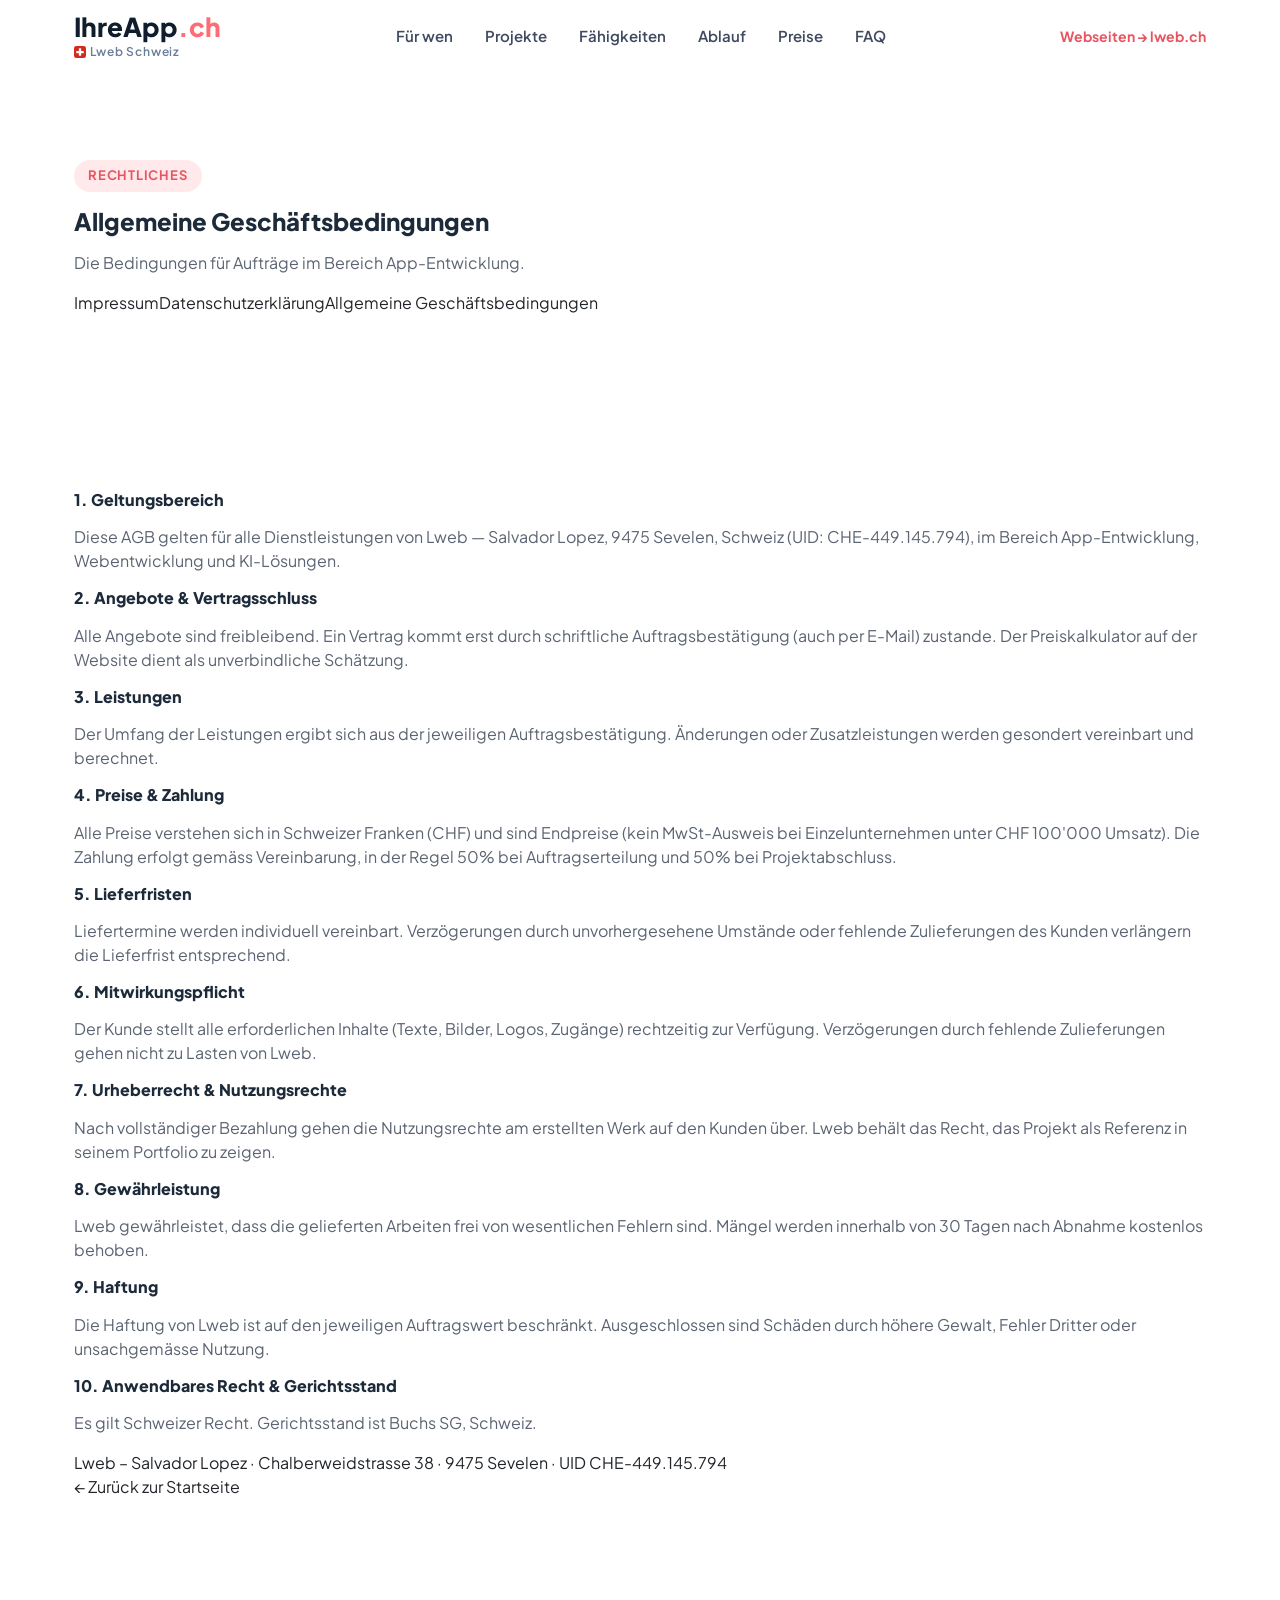
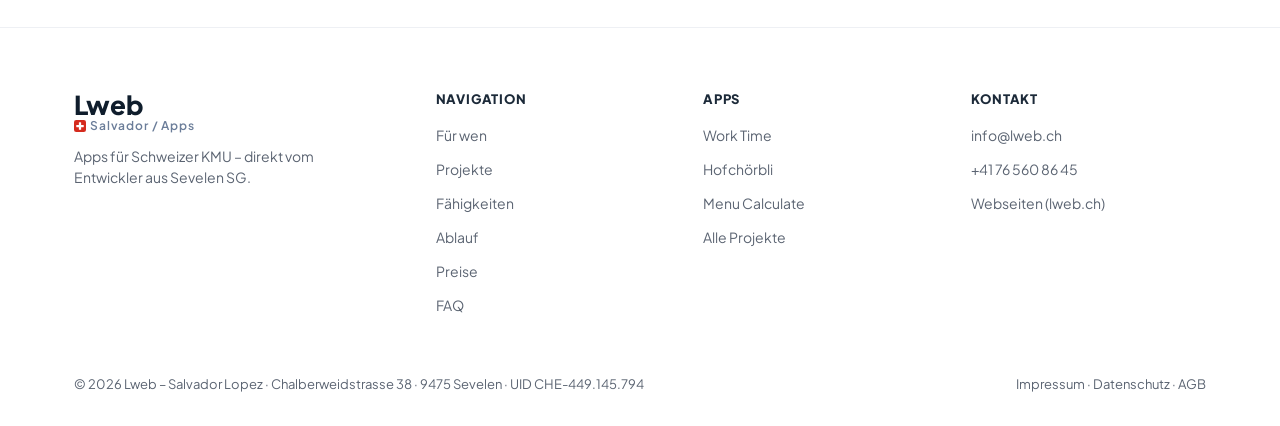
==== commit f7ad9413: ",update8“" ====
--- a/agb.html
+++ b/agb.html
@@ -20,14 +20,14 @@
     --text-soft:#5b6472;
     --navy:#1c2a39;
     --navy-soft:#3f4960;
-    --accent:#31bcf6;
-    --accent-dark:#0089c2;
+    --accent:#fe6c75;
+    --accent-dark:#e85560;
     --panel-blue:#f2fbff;
     --panel-purple:#f6f3fc;
     --panel-orange:#fff2e3;
     --panel-sky:#dff6ff;
     --panel-yellow:#fff2bd;
-    --panel-pink:#e4f7ff;
+    --panel-pink:#ffe9eb;
     --panel-teal:#d1fff4;
     --panel-neutral:#f8fafc;
     --radius-lg:24px;
@@ -80,7 +80,7 @@
     white-space:nowrap;
   }
   .btn:hover{transform:translateY(-2px);}
-  .btn-primary{background:var(--accent);color:#fff;box-shadow:0 10px 24px -8px rgba(49,188,246,.55);}
+  .btn-primary{background:var(--accent);color:#fff;box-shadow:0 10px 24px -8px rgba(254,108,117,.55);}
   .btn-primary:hover{background:var(--accent-dark);}
   .btn-outline{background:#fff;color:var(--navy);border-color:#e3e7ee;}
   .btn-outline:hover{border-color:var(--navy);}
@@ -97,7 +97,7 @@
   .logo{display:flex;align-items:center;gap:10px;font-weight:800;font-size:22px;color:var(--navy);}
   .logo-mark{
     width:34px;height:34px;border-radius:10px;
-    background:linear-gradient(135deg,var(--accent),#8fdcff);
+    background:linear-gradient(135deg,var(--accent),#ff9d8f);
     position:relative;flex:none;
   }
   .logo-mark::after{
@@ -192,7 +192,7 @@
   .compare-grid{display:grid;grid-template-columns:1fr auto 1fr;gap:28px;align-items:stretch;}
   .compare-card{background:#fff;border-radius:var(--radius-lg);padding:32px;border:1px solid #eef0f4;}
   .compare-card.bad{opacity:.8;}
-  .compare-card.good{border:2px solid var(--accent);box-shadow:0 20px 40px -20px rgba(49,188,246,.4);}
+  .compare-card.good{border:2px solid var(--accent);box-shadow:0 20px 40px -20px rgba(254,108,117,.4);}
   .compare-vs{
     align-self:center;width:46px;height:46px;border-radius:50%;background:var(--navy);color:#fff;
     display:flex;align-items:center;justify-content:center;font-weight:800;font-size:13px;
@@ -296,13 +296,13 @@
 
   /* Final CTA */
   .final-cta{
-    background:linear-gradient(135deg,var(--accent),#8fdcff);
+    background:linear-gradient(135deg,var(--accent),#ff9d8f);
     border-radius:32px;margin:0 24px;padding:64px 40px;text-align:center;color:#fff;
   }
   .final-cta h2{color:#fff;}
   .final-cta p{color:rgba(255,255,255,.9);}
   .final-cta .btn-primary{background:#fff;color:var(--accent-dark);box-shadow:none;}
-  .final-cta .btn-primary:hover{background:#f0faff;}
+  .final-cta .btn-primary:hover{background:#fff5f5;}
 
   footer{padding:64px 0 32px;border-top:1px solid #eef0f4;margin-top:40px;}
   .footer-grid{display:grid;grid-template-columns:1.4fr repeat(3,1fr);gap:32px;margin-bottom:48px;}
@@ -366,7 +366,7 @@
 .proj-title h3{margin:0;font-size:28px}
 .proj-text p{font-size:16px}
 .pills{display:flex;flex-wrap:wrap;gap:8px;margin:18px 0}
-.pills span{padding:5px 12px;border-radius:999px;background:var(--panel-pink);border:1px solid #bfe9fb;color:var(--navy-soft);font-size:12.5px;font-weight:700}
+.pills span{padding:5px 12px;border-radius:999px;background:var(--panel-pink);border:1px solid #ffd6da;color:var(--navy-soft);font-size:12.5px;font-weight:700}
 .proj-links{display:flex;gap:20px;flex-wrap:wrap}
 .proj-links a{font-weight:700;color:var(--accent-dark);font-size:15px}
 .proj-links a:hover{text-decoration:underline}
@@ -377,7 +377,7 @@
 .proj-panel .shot:nth-child(2){transform:rotate(4deg) translateY(-12px);margin-left:-3%}
 .price-grid{display:grid;grid-template-columns:repeat(3,1fr);gap:24px;align-items:stretch}
 .price-card{background:#fff;border-radius:var(--radius-lg);padding:32px;border:1px solid #eef0f4;display:flex;flex-direction:column}
-.price-card.good{border:2px solid var(--accent);box-shadow:0 20px 40px -20px rgba(49,188,246,.4)}
+.price-card.good{border:2px solid var(--accent);box-shadow:0 20px 40px -20px rgba(254,108,117,.4)}
 .price-card h3{font-size:20px;margin-bottom:6px}
 .price-card .pr{font-weight:800;color:var(--accent-dark);margin-bottom:10px}
 .price-card ul{margin-top:8px}
@@ -397,8 +397,8 @@
 .cta-form textarea{min-height:96px;resize:vertical}
 .cta-form .btn{justify-self:start}
 .final-cta .btn-primary{background:#fff;color:var(--accent-dark);box-shadow:none}
-.final-cta .btn-primary:hover{background:#f0faff}
-.cta-form .btn-primary{background:var(--accent);color:#fff;box-shadow:0 10px 24px -8px rgba(49,188,246,.55)}
+.final-cta .btn-primary:hover{background:#fff5f5}
+.cta-form .btn-primary{background:var(--accent);color:#fff;box-shadow:0 10px 24px -8px rgba(254,108,117,.55)}
 .cta-form .btn-primary:hover{background:var(--accent-dark)}
 .footer-bottom a{color:var(--text-soft)}.footer-bottom a:hover{color:var(--navy)}
 @media (max-width:960px){
@@ -413,13 +413,13 @@
 @media (max-width:560px){.cards-grid.three{grid-template-columns:1fr}.hero h1{font-size:34px}.ext-grid.six{grid-template-columns:repeat(2,1fr)}.steps-grid.five{grid-template-columns:1fr}.nav-right .btn-ghost{display:none}}
 .chat-bubble svg.i,.code-line svg.i,.float-chip svg.i{display:inline-block}
 .stats-section{position:relative;overflow:hidden;background:linear-gradient(160deg,#1c2a39 0%,#22344a 100%)}
-.stats-section::before{content:"";position:absolute;width:520px;height:520px;right:-140px;top:-200px;border-radius:50%;background:radial-gradient(circle,rgba(49,188,246,.28),transparent 68%);pointer-events:none}
+.stats-section::before{content:"";position:absolute;width:520px;height:520px;right:-140px;top:-200px;border-radius:50%;background:radial-gradient(circle,rgba(254,108,117,.28),transparent 68%);pointer-events:none}
 .stats-section::after{content:"";position:absolute;width:460px;height:460px;left:-160px;bottom:-220px;border-radius:50%;background:radial-gradient(circle,rgba(143,214,255,.16),transparent 68%);pointer-events:none}
 .stats-section .wrap{position:relative;z-index:1}
 .stat-cards{display:grid;grid-template-columns:repeat(4,1fr);gap:18px;margin-top:8px}
 .stat-tile{background:rgba(255,255,255,.06);border:1px solid rgba(255,255,255,.12);border-radius:22px;padding:28px 24px;backdrop-filter:blur(6px);transition:transform .2s ease,background .2s ease;text-align:left}
 .stat-tile:hover{transform:translateY(-4px);background:rgba(255,255,255,.09)}
-.stat-ic{display:flex;align-items:center;justify-content:center;width:46px;height:46px;border-radius:14px;background:rgba(49,188,246,.16);color:var(--accent);font-size:22px;margin-bottom:22px}
+.stat-ic{display:flex;align-items:center;justify-content:center;width:46px;height:46px;border-radius:14px;background:rgba(254,108,117,.16);color:var(--accent);font-size:22px;margin-bottom:22px}
 .stat-v{font-size:46px;font-weight:800;line-height:1;color:#fff;letter-spacing:-.02em;white-space:nowrap}
 .stat-v em{font-style:normal;color:var(--accent)}
 .stat-v.sm{font-size:24px;line-height:46px;letter-spacing:-.01em}
@@ -497,7 +497,7 @@
 .js .rv.in.tl-dot{transform:none}
 @media(prefers-reduced-motion:reduce){.js .rv,.js .rv.rv-l,.js .rv.rv-r,.js .rv.rv-s{opacity:1;transform:none;transition:none}}
 .tl-wrap{list-style:none;margin:0;padding:0;display:grid;grid-template-columns:repeat(4,1fr);gap:20px;position:relative}
-.tl-wrap::before{content:"";position:absolute;left:12.5%;right:12.5%;top:33px;height:4px;border-radius:4px;background:#31bcf6;opacity:.28}
+.tl-wrap::before{content:"";position:absolute;left:12.5%;right:12.5%;top:33px;height:4px;border-radius:4px;background:var(--accent);opacity:.28}
 .tl{position:relative;display:flex;flex-direction:column;align-items:center}
 .tl-dot{position:relative;z-index:1;width:68px;height:68px;border-radius:50%;display:grid;place-items:center;color:#fff;box-shadow:0 0 0 8px #fff,0 16px 30px -12px rgba(28,42,57,.45)}
 .tl-dot b{font-size:26px;font-weight:800}
@@ -507,7 +507,7 @@
 .tl-card p{font-size:14px;line-height:1.55;color:var(--text-soft);margin:0}
 @media(max-width:960px){
  .tl-wrap{grid-template-columns:1fr;gap:16px;padding-left:0}
- .tl-wrap::before{left:33px;right:auto;top:20px;bottom:20px;width:4px;height:auto;background:#31bcf6;opacity:.28}
+ .tl-wrap::before{left:33px;right:auto;top:20px;bottom:20px;width:4px;height:auto;background:var(--accent);opacity:.28}
  .tl{flex-direction:row;align-items:flex-start;gap:14px}
  .tl-dot{flex:none;width:52px;height:52px;margin-left:8px;box-shadow:0 0 0 6px #fff,0 12px 24px -12px rgba(28,42,57,.45)}
  .tl-dot b{font-size:21px}
@@ -588,6 +588,7 @@
 }
 .form-note{margin:2px 0 0;font-size:13px;line-height:1.5;color:#6b7d99}.form-note a{color:var(--accent-dark);font-weight:700}
 header{border-bottom:0!important}
+header{background:rgba(255,255,255,.55);-webkit-backdrop-filter:blur(22px) saturate(1.5);backdrop-filter:blur(22px) saturate(1.5)}
 @media(max-width:960px){.hero-grid>.mock-wrap{order:-1}.hero .hero-art{max-width:520px;width:calc(100% + 20px);margin-left:-10px;margin-right:-10px}.hero{padding-top:10px!important}.hero-grid{gap:14px!important}}
 .nav-left{display:flex;align-items:center;gap:14px}
 .back-chip{display:none;align-items:center;gap:6px;padding:7px 13px 7px 9px;border-radius:999px;background:#fff;border:1.5px solid #e3e7ee;font-size:13px;font-weight:700;color:var(--navy);white-space:nowrap;box-shadow:0 8px 18px -12px rgba(28,42,57,.45);transition:transform .2s,border-color .2s,color .2s}
@@ -654,34 +655,6 @@
 }
 @media(max-width:380px){.nav-right .btn{padding:8px 12px;font-size:12px}}
 
-/* ===== Theme blue (Test) ===== */
-.btn-primary,.cta-form .btn-primary,.legal-tabs a.on{color:var(--navy)}
-.btn-primary:hover,.cta-form .btn-primary:hover{background:#8fdcff;color:var(--navy)}
-.legal-tabs a.on{background:var(--accent);border-color:var(--accent)}
-.final-cta{background:linear-gradient(135deg,#0089c2,#31bcf6)}
-.final-cta .btn-primary{color:var(--navy)}
-.stat-v em{color:#5ccfff}
-.stat-card{background:#e4f7ff}
-
-.legal-hero{padding:64px 0 24px;text-align:left}
-.legal-hero h1{font-size:44px;margin:0 0 10px;letter-spacing:-.01em}
-.legal-hero p{max-width:640px;margin:0}
-.legal-tabs{display:flex;gap:10px;flex-wrap:wrap;margin-top:26px}
-.legal-tabs a{padding:10px 18px;border-radius:999px;border:2px solid #e3e7ee;font-weight:700;font-size:14px;color:var(--navy);transition:.15s}
-.legal-tabs a:hover{border-color:var(--navy)}
-.legal-tabs a.on{background:var(--accent);border-color:var(--accent);color:#fff}
-.legal-wrap{padding:24px 0 96px}
-.legal-card{background:#fff;border:1px solid #eef0f4;border-radius:28px;padding:44px;box-shadow:0 24px 50px -30px rgba(28,42,57,.25);max-width:860px}
-.legal-card h4{font-size:19px;margin:30px 0 8px;color:var(--navy)}
-.legal-card h4:first-child{margin-top:0}
-.legal-card p,.legal-card li{font-size:15.5px;line-height:1.7;color:var(--text-soft)}
-.legal-card p{margin:0 0 12px}
-.legal-card ul{margin:0 0 12px;padding-left:20px;list-style:disc}
-.legal-card a{color:var(--accent-dark);font-weight:700}
-.legal-card strong{color:var(--navy)}
-.legal-meta{margin-top:26px;padding-top:18px;border-top:1px solid #eef0f4;font-size:13px;color:#8a93a6}
-.legal-back{display:inline-flex;align-items:center;gap:8px;margin-top:22px;font-weight:700;color:var(--accent-dark)}
-@media(max-width:960px){.legal-hero{padding:36px 0 12px}.legal-hero h1{font-size:32px}.legal-card{padding:26px 20px;border-radius:22px}}
 </style>
 </head>
 <body>
@@ -698,8 +671,8 @@
 <!--MNAV--><div class="mnav" id="mnav" aria-hidden="true">
 <svg class="mnav-bg" viewBox="0 0 400 800" preserveAspectRatio="xMidYMid slice" aria-hidden="true">
  <defs>
-  <linearGradient id="mB" x1="0" y1="0" x2="0" y2="1"><stop offset="0" stop-color="#ffffff"/><stop offset="1" stop-color="#f0faff"/></linearGradient>
-  <radialGradient id="mG1" cx=".5" cy=".5" r=".5"><stop offset="0" stop-color="#31bcf6" stop-opacity=".26"/><stop offset="1" stop-color="#31bcf6" stop-opacity="0"/></radialGradient>
+  <linearGradient id="mB" x1="0" y1="0" x2="0" y2="1"><stop offset="0" stop-color="#ffffff"/><stop offset="1" stop-color="#fff5f5"/></linearGradient>
+  <radialGradient id="mG1" cx=".5" cy=".5" r=".5"><stop offset="0" stop-color="#fe6c75" stop-opacity=".26"/><stop offset="1" stop-color="#fe6c75" stop-opacity="0"/></radialGradient>
   <radialGradient id="mG2" cx=".5" cy=".5" r=".5"><stop offset="0" stop-color="#5ccfff" stop-opacity=".30"/><stop offset="1" stop-color="#5ccfff" stop-opacity="0"/></radialGradient>
   <pattern id="mD" width="22" height="22" patternUnits="userSpaceOnUse"><circle cx="2" cy="2" r="1.5" fill="#1c2a39" opacity=".07"/></pattern>
   <filter id="mSh" x="-40%" y="-40%" width="180%" height="190%"><feDropShadow dx="0" dy="8" stdDeviation="8" flood-color="#1c2a39" flood-opacity=".16"/></filter>
@@ -708,12 +681,12 @@
  <circle cx="370" cy="70" r="200" fill="url(#mG1)"/><circle cx="20" cy="740" r="210" fill="url(#mG2)"/>
  <g fill="none" stroke="#b9d0e7" stroke-width="1.3" stroke-dasharray="3 8" stroke-linecap="round"><circle cx="400" cy="120" r="150"/><circle cx="0" cy="700" r="170"/></g>
  <g><animateTransform attributeName="transform" type="translate" values="0 0;0 -12;0 0" dur="6s" repeatCount="indefinite"/>
-  <g transform="translate(346 236) rotate(12)" filter="url(#mSh)"><rect width="56" height="56" rx="17" fill="#fff"/><use href="#ic-bell" x="14" y="14" width="28" height="28" fill="none" stroke="#31bcf6" stroke-width="1.9" stroke-linecap="round" stroke-linejoin="round"/></g></g>
+  <g transform="translate(346 236) rotate(12)" filter="url(#mSh)"><rect width="56" height="56" rx="17" fill="#fff"/><use href="#ic-bell" x="14" y="14" width="28" height="28" fill="none" stroke="#fe6c75" stroke-width="1.9" stroke-linecap="round" stroke-linejoin="round"/></g></g>
  <g><animateTransform attributeName="transform" type="translate" values="0 0;0 10;0 0" dur="7s" repeatCount="indefinite"/>
   <g transform="translate(-22 560) rotate(-10)" filter="url(#mSh)"><rect width="56" height="56" rx="17" fill="#fff"/><use href="#ic-chart" x="14" y="14" width="28" height="28" fill="none" stroke="#3aa0ff" stroke-width="1.9" stroke-linecap="round" stroke-linejoin="round"/></g></g>
  <g><animateTransform attributeName="transform" type="translate" values="0 0;0 -9;0 0" dur="5.4s" repeatCount="indefinite"/>
-  <g transform="translate(350 640) rotate(8)" filter="url(#mSh)"><rect width="56" height="56" rx="17" fill="#1c2a39"/><use href="#ic-code" x="14" y="14" width="28" height="28" fill="none" stroke="#31bcf6" stroke-width="2" stroke-linecap="round" stroke-linejoin="round"/></g></g>
- <g fill="#31bcf6"><path d="M60 150l3 8 8 3-8 3-3 8-3-8-8-3 8-3z"><animate attributeName="opacity" values=".2;1;.2" dur="3.4s" repeatCount="indefinite"/></path></g>
+  <g transform="translate(350 640) rotate(8)" filter="url(#mSh)"><rect width="56" height="56" rx="17" fill="#1c2a39"/><use href="#ic-code" x="14" y="14" width="28" height="28" fill="none" stroke="#fe6c75" stroke-width="2" stroke-linecap="round" stroke-linejoin="round"/></g></g>
+ <g fill="#fe6c75"><path d="M60 150l3 8 8 3-8 3-3 8-3-8-8-3 8-3z"><animate attributeName="opacity" values=".2;1;.2" dur="3.4s" repeatCount="indefinite"/></path></g>
  <g fill="#5ccfff"><path d="M330 520l2.5 6.5 6.5 2.5-6.5 2.5-2.5 6.5-2.5-6.5-6.5-2.5 6.5-2.5z"><animate attributeName="opacity" values="1;.2;1" dur="3s" repeatCount="indefinite"/></path></g>
  <g fill="#ffb703"><circle cx="40" cy="430" r="4"><animate attributeName="opacity" values=".3;1;.3" dur="2.6s" repeatCount="indefinite"/></circle><circle cx="372" cy="380" r="3.5" fill="#0a9b7c"><animate attributeName="opacity" values="1;.3;1" dur="3.2s" repeatCount="indefinite"/></circle></g>
 </svg>
